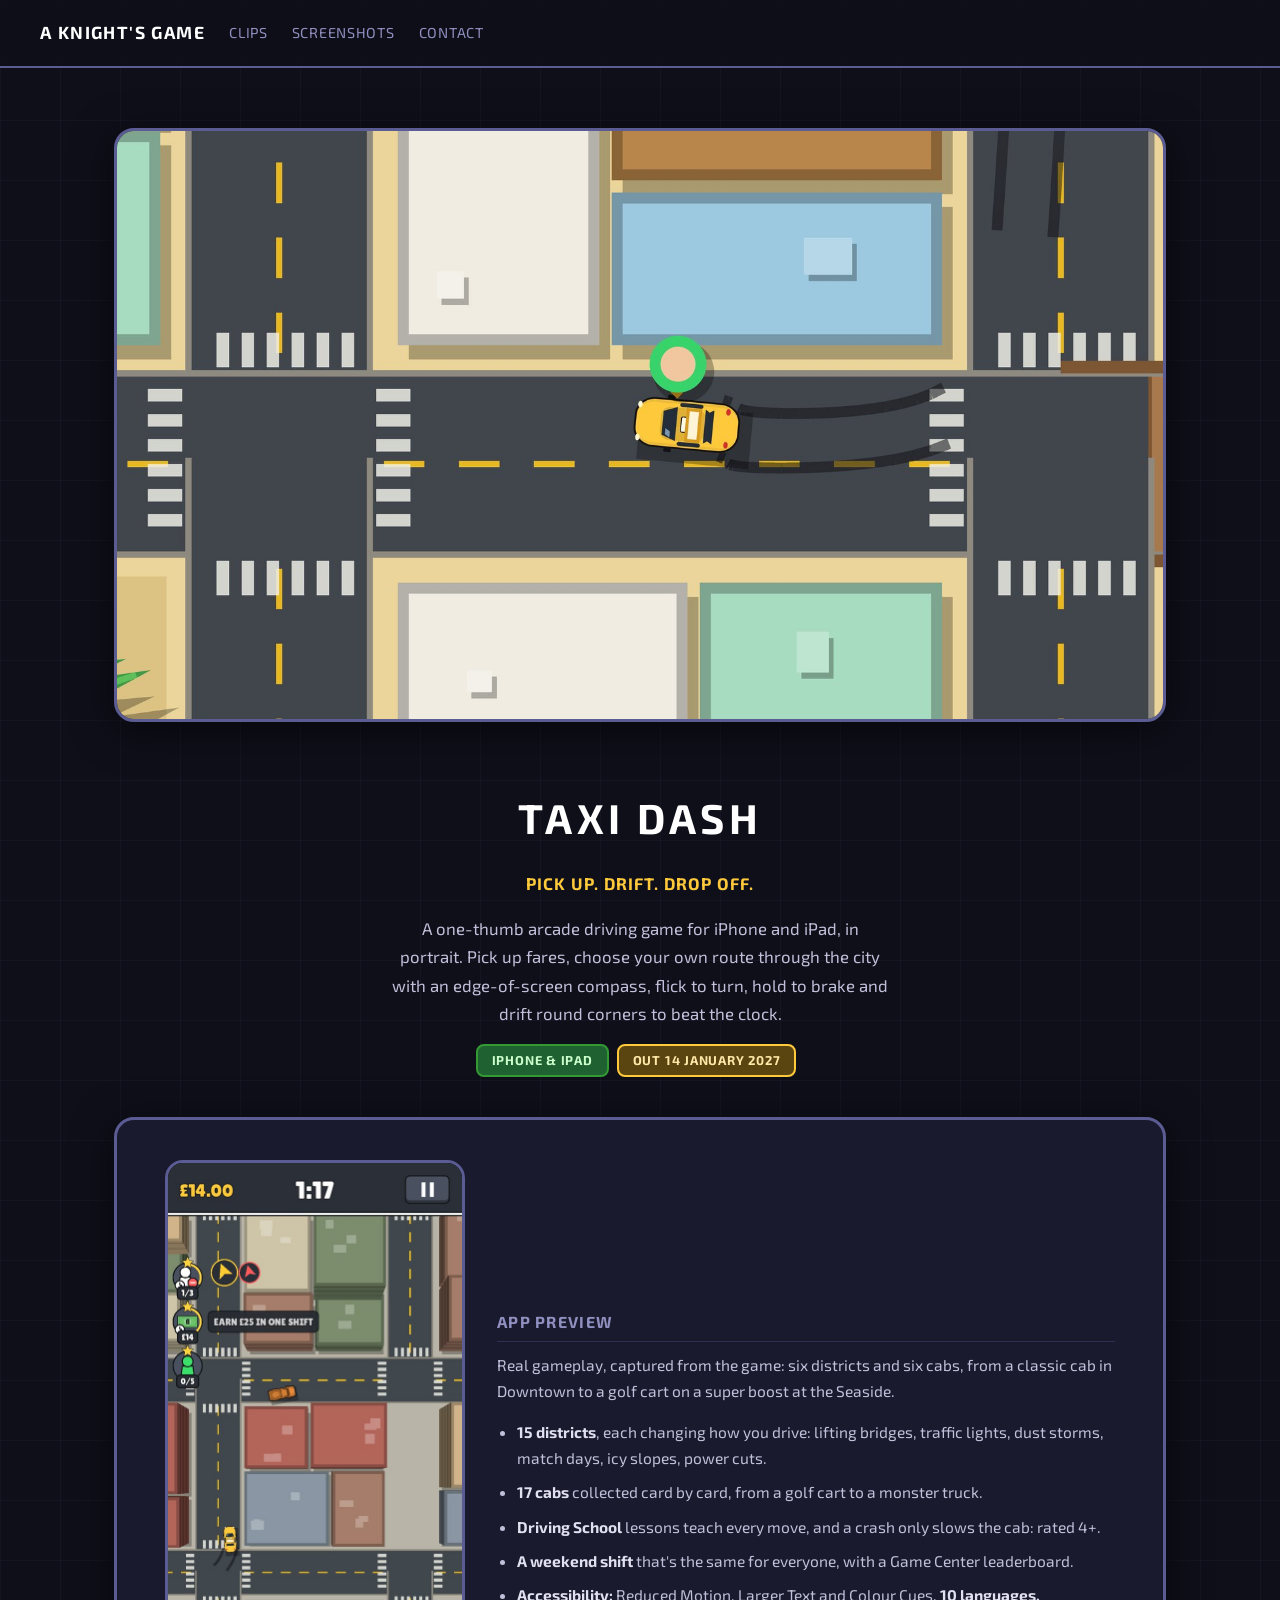
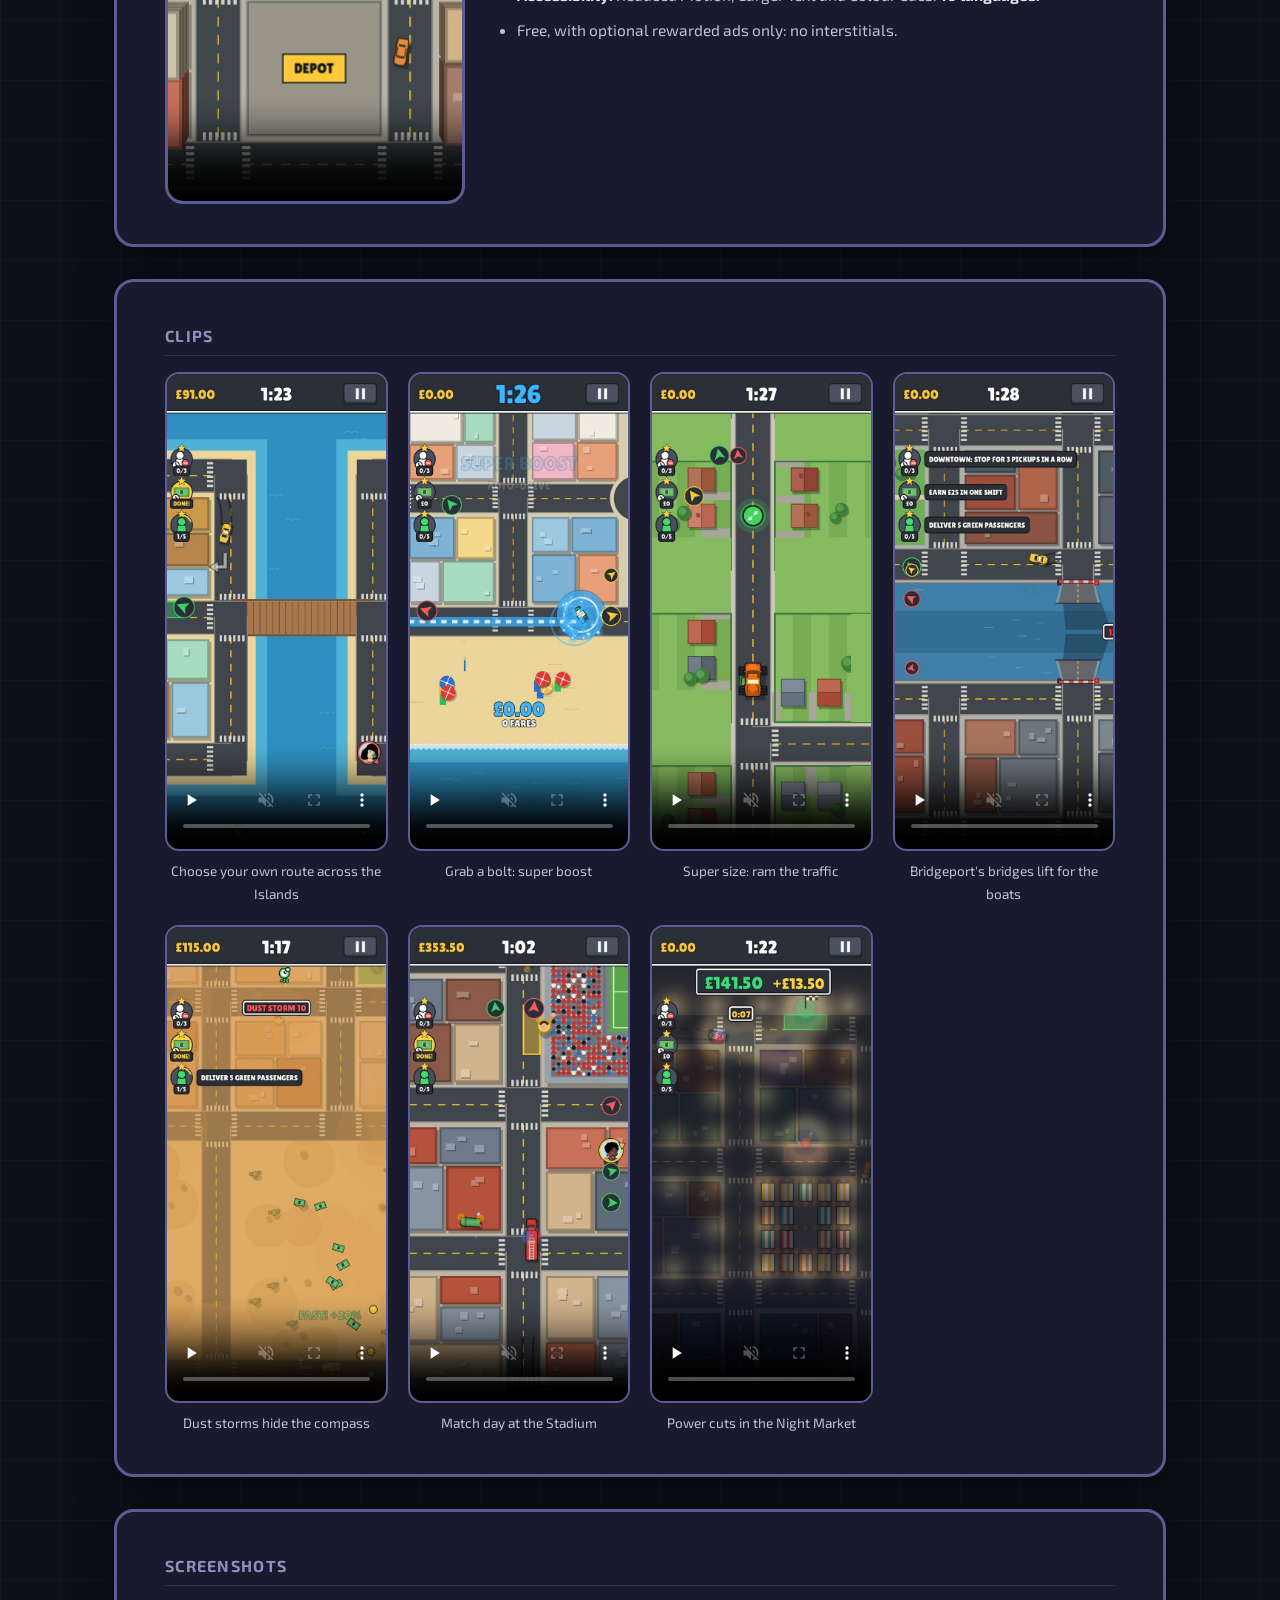
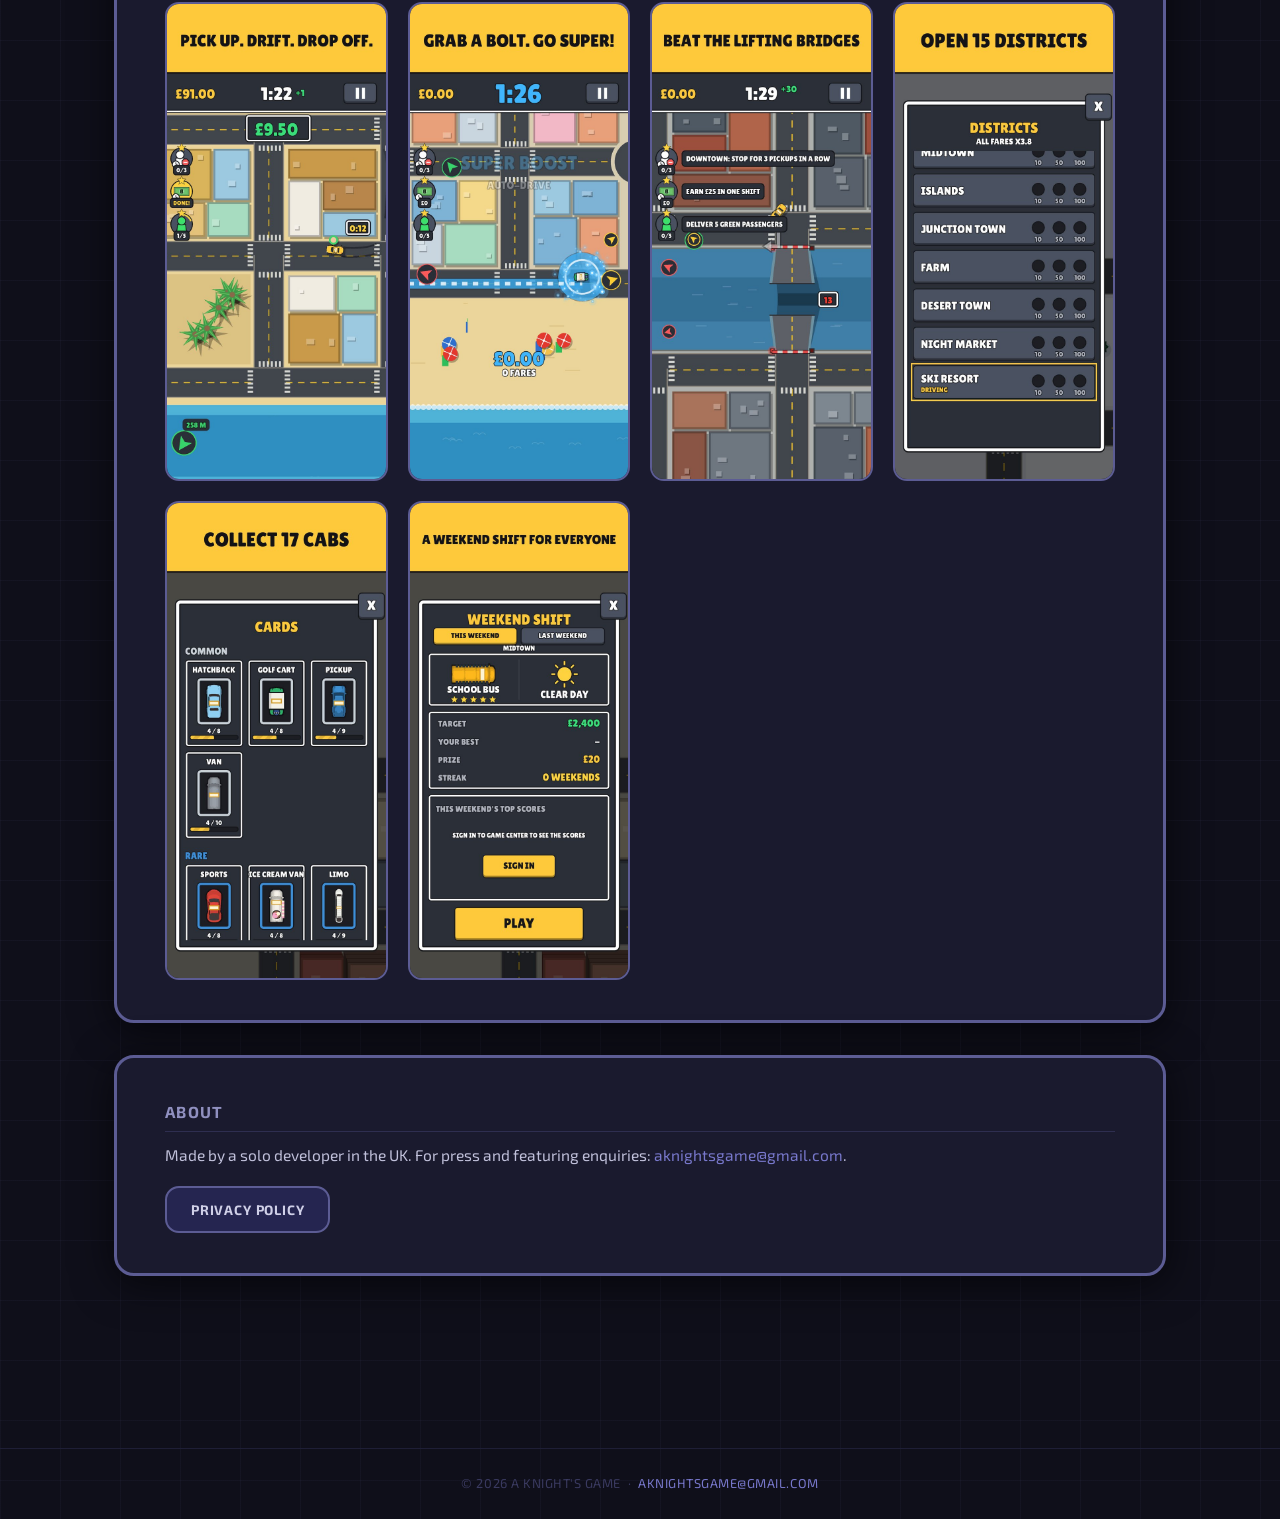
==== taxi-dash/index.html @ 020b1824 "Taxi Dash page: preview, feature clips and screenshots for the featuring nomination" ====
<!DOCTYPE html>
<html lang="en">
<head>
  <meta charset="UTF-8">
  <meta name="viewport" content="width=device-width, initial-scale=1.0">
  <title>Taxi Dash</title>
  <meta name="description" content="Taxi Dash: a one-thumb arcade driving game for iPhone and iPad. Pick up. Drift. Drop off.">
  <meta property="og:title" content="Taxi Dash">
  <meta property="og:description" content="Pick up. Drift. Drop off. A one-thumb arcade driving game for iPhone and iPad.">
  <meta property="og:image" content="https://aknightsgame.github.io/taxi-dash/media/header.jpg">
  <link rel="stylesheet" href="../assets/style.css">
  <style>
    .wide { max-width: 1100px; }
    .header-img { width: 100%; display: block; border-radius: 20px; border: 3px solid #5c5c94; box-shadow: 0 8px 40px rgba(0,0,0,0.6); }
    .tagline { font-size: 1.25rem; color: #ffc93c; font-weight: 700; letter-spacing: 0.06em; text-transform: uppercase; margin: 8px 0 4px; }
    .lede { max-width: 640px; margin: 12px auto 0; }
    .grid { display: grid; grid-template-columns: repeat(auto-fill, minmax(220px, 1fr)); gap: 20px; margin-top: 16px; }
    .grid figure { margin: 0; }
    .grid video, .grid img { width: 100%; display: block; border-radius: 14px; border: 2px solid #5c5c94; background: #000; }
    .grid figcaption { font-size: 0.85rem; color: #c0c0da; margin-top: 8px; text-align: center; }
    .preview { display: flex; gap: 32px; align-items: center; flex-wrap: wrap; }
    .preview video { width: 300px; max-width: 100%; border-radius: 18px; border: 3px solid #5c5c94; background: #000; }
    .preview div { flex: 1; min-width: 260px; }
    .facts li { margin-bottom: 8px; }
    @media (max-width: 600px) { .panel { padding: 28px 20px; } nav { padding: 14px 16px; } }
  </style>
</head>
<body>
  <nav>
    <a class="brand" href="/">A Knight's Game</a>
    <a href="#clips">Clips</a>
    <a href="#screenshots">Screenshots</a>
    <a href="mailto:aknightsgame@gmail.com">Contact</a>
  </nav>

  <div class="container wide">
    <img class="header-img" src="media/header.jpg" alt="A yellow taxi drifting round a corner on a sunny island, by a wooden bridge and the sea">

    <div class="hero">
      <h1>Taxi Dash</h1>
      <p class="tagline">Pick up. Drift. Drop off.</p>
      <p class="lede">A one-thumb arcade driving game for iPhone and iPad, in portrait. Pick up fares, choose your own route through the city with an edge-of-screen compass, flick to turn, hold to brake and drift round corners to beat the clock.</p>
      <p><span class="badge">iPhone &amp; iPad</span><span class="badge" style="background:#5a4410;border-color:#ffc93c;color:#ffe9a8;">Out 14 January 2027</span></p>
    </div>

    <div class="panel" id="preview">
      <div class="preview">
        <video src="media/preview.mp4" poster="media/preview.jpg" controls playsinline preload="metadata"></video>
        <div>
          <h2 style="margin-top:0">App preview</h2>
          <p>Real gameplay, captured from the game: six districts and six cabs, from a classic cab in Downtown to a golf cart on a super boost at the Seaside.</p>
          <ul class="facts">
            <li><strong>15 districts</strong>, each changing how you drive: lifting bridges, traffic lights, dust storms, match days, icy slopes, power cuts.</li>
            <li><strong>17 cabs</strong> collected card by card, from a golf cart to a monster truck.</li>
            <li><strong>Driving School</strong> lessons teach every move, and a crash only slows the cab: rated 4+.</li>
            <li><strong>A weekend shift</strong> that's the same for everyone, with a Game Center leaderboard.</li>
            <li><strong>Accessibility:</strong> Reduced Motion, Larger Text and Colour Cues. <strong>10 languages.</strong></li>
            <li>Free, with optional rewarded ads only: no interstitials.</li>
          </ul>
        </div>
      </div>
    </div>

    <div class="panel" id="clips">
      <h2 style="margin-top:0">Clips</h2>
      <div class="grid">
        <figure>
          <video src="media/islands.mp4" poster="media/islands.jpg" controls muted loop playsinline preload="none"></video>
          <figcaption>Choose your own route across the Islands</figcaption>
        </figure>
        <figure>
          <video src="media/boost.mp4" poster="media/boost.jpg" controls muted loop playsinline preload="none"></video>
          <figcaption>Grab a bolt: super boost</figcaption>
        </figure>
        <figure>
          <video src="media/size.mp4" poster="media/size.jpg" controls muted loop playsinline preload="none"></video>
          <figcaption>Super size: ram the traffic</figcaption>
        </figure>
        <figure>
          <video src="media/bridge.mp4" poster="media/bridge.jpg" controls muted loop playsinline preload="none"></video>
          <figcaption>Bridgeport's bridges lift for the boats</figcaption>
        </figure>
        <figure>
          <video src="media/storm.mp4" poster="media/storm.jpg" controls muted loop playsinline preload="none"></video>
          <figcaption>Dust storms hide the compass</figcaption>
        </figure>
        <figure>
          <video src="media/match.mp4" poster="media/match.jpg" controls muted loop playsinline preload="none"></video>
          <figcaption>Match day at the Stadium</figcaption>
        </figure>
        <figure>
          <video src="media/night.mp4" poster="media/night.jpg" controls muted loop playsinline preload="none"></video>
          <figcaption>Power cuts in the Night Market</figcaption>
        </figure>
      </div>
    </div>

    <div class="panel" id="screenshots">
      <h2 style="margin-top:0">Screenshots</h2>
      <div class="grid">
        <figure>
          <a href="media/shot1.jpg"><img src="media/shot1.jpg" alt="Pick up. Drift. Drop off." loading="lazy"></a>
        </figure>
        <figure>
          <a href="media/shot2.jpg"><img src="media/shot2.jpg" alt="Grab a bolt. Go super!" loading="lazy"></a>
        </figure>
        <figure>
          <a href="media/shot3.jpg"><img src="media/shot3.jpg" alt="Beat the lifting bridges" loading="lazy"></a>
        </figure>
        <figure>
          <a href="media/shot4.jpg"><img src="media/shot4.jpg" alt="Open 15 districts" loading="lazy"></a>
        </figure>
        <figure>
          <a href="media/shot5.jpg"><img src="media/shot5.jpg" alt="Collect 17 cabs" loading="lazy"></a>
        </figure>
        <figure>
          <a href="media/shot6.jpg"><img src="media/shot6.jpg" alt="A weekend shift for everyone" loading="lazy"></a>
        </figure>
      </div>
    </div>

    <div class="panel">
      <h2 style="margin-top:0">About</h2>
      <p>Made by a solo developer in the UK. For press and featuring enquiries: <a href="mailto:aknightsgame@gmail.com">aknightsgame@gmail.com</a>.</p>
      <a class="btn" href="privacy-policy.html">Privacy Policy</a>
    </div>
  </div>

  <footer>
    &copy; 2026 A Knight's Game &nbsp;·&nbsp; <a href="mailto:aknightsgame@gmail.com">aknightsgame@gmail.com</a>
  </footer>
</body>
</html>
---- assets/style.css ----
@import url('https://fonts.googleapis.com/css2?family=Exo+2:wght@400;600;700&display=swap');

*, *::before, *::after { box-sizing: border-box; margin: 0; padding: 0; }

body {
  font-family: 'Exo 2', -apple-system, BlinkMacSystemFont, sans-serif;
  background-color: #0f0f1a;
  background-image:
    linear-gradient(rgba(92,92,148,0.07) 1px, transparent 1px),
    linear-gradient(90deg, rgba(92,92,148,0.07) 1px, transparent 1px);
  background-size: 60px 60px;
  color: #d0d0e8;
  min-height: 100vh;
  line-height: 1.7;
}

/* ── Nav ── */
nav {
  border-bottom: 2px solid #5c5c94;
  padding: 18px 40px;
  display: flex;
  align-items: center;
  gap: 24px;
  background: rgba(15,15,26,0.95);
  position: sticky;
  top: 0;
  z-index: 10;
}
nav .brand {
  font-size: 1.1rem;
  font-weight: 700;
  letter-spacing: 0.08em;
  color: #fff;
  text-decoration: none;
  text-transform: uppercase;
}
nav a {
  color: #9090c0;
  text-decoration: none;
  font-size: 0.9rem;
  letter-spacing: 0.05em;
  text-transform: uppercase;
  transition: color 0.2s;
}
nav a:hover { color: #fff; }

/* ── Main container ── */
.container {
  max-width: 780px;
  margin: 60px auto;
  padding: 0 24px 80px;
}

/* ── Panel ── */
.panel {
  background: #1a1a2e;
  border: 3px solid #5c5c94;
  border-radius: 20px;
  padding: 40px 48px;
  box-shadow: 0 8px 40px rgba(0,0,0,0.6);
  margin-bottom: 32px;
}

/* ── Typography ── */
h1 {
  font-size: 2rem;
  font-weight: 700;
  letter-spacing: 0.1em;
  text-transform: uppercase;
  color: #ffffff;
  margin-bottom: 8px;
}
h2 {
  font-size: 1rem;
  font-weight: 700;
  letter-spacing: 0.08em;
  text-transform: uppercase;
  color: #9090c0;
  margin: 32px 0 10px;
  padding-bottom: 6px;
  border-bottom: 1px solid #2e2e50;
}
p { margin-bottom: 14px; font-size: 0.97rem; color: #c0c0da; }
ul { padding-left: 20px; margin-bottom: 14px; }
li { font-size: 0.97rem; color: #c0c0da; margin-bottom: 6px; }
a { color: #7878cc; text-decoration: none; }
a:hover { color: #aaaaee; text-decoration: underline; }
strong { color: #e0e0f0; }

.meta {
  font-size: 0.85rem;
  color: #5c5c94;
  letter-spacing: 0.04em;
  text-transform: uppercase;
  margin-bottom: 28px;
  display: block;
}

/* ── Game card ── */
.game-card {
  background: #1a1a2e;
  border: 3px solid #5c5c94;
  border-radius: 20px;
  padding: 32px 40px;
  box-shadow: 0 8px 40px rgba(0,0,0,0.6);
  margin-bottom: 24px;
  display: flex;
  flex-direction: column;
  gap: 12px;
}
.game-card h2 {
  font-size: 1.3rem;
  border: none;
  margin: 0;
  padding: 0;
  color: #ffffff;
}
.game-card p { margin: 0; }
.badge {
  display: inline-block;
  background: #1f6130;
  border: 2px solid #339933;
  border-radius: 8px;
  padding: 4px 14px;
  font-size: 0.8rem;
  font-weight: 700;
  letter-spacing: 0.06em;
  text-transform: uppercase;
  color: #ccffcc;
  margin-right: 8px;
}
.btn {
  display: inline-block;
  background: #252550;
  border: 2px solid #5c5c94;
  border-radius: 14px;
  padding: 10px 24px;
  font-size: 0.85rem;
  font-weight: 700;
  letter-spacing: 0.06em;
  text-transform: uppercase;
  color: #d0d0e8;
  text-decoration: none;
  transition: background 0.2s, border-color 0.2s;
  margin-top: 4px;
  align-self: flex-start;
}
.btn:hover {
  background: #303068;
  border-color: #8888cc;
  color: #fff;
  text-decoration: none;
}

/* ── Hero ── */
.hero {
  text-align: center;
  padding: 60px 24px 40px;
}
.hero h1 { font-size: 2.6rem; }
.hero p { font-size: 1.05rem; max-width: 500px; margin: 16px auto 0; }

/* ── Footer ── */
footer {
  text-align: center;
  padding: 24px;
  font-size: 0.8rem;
  color: #3a3a60;
  border-top: 1px solid #1e1e36;
  letter-spacing: 0.04em;
  text-transform: uppercase;
}
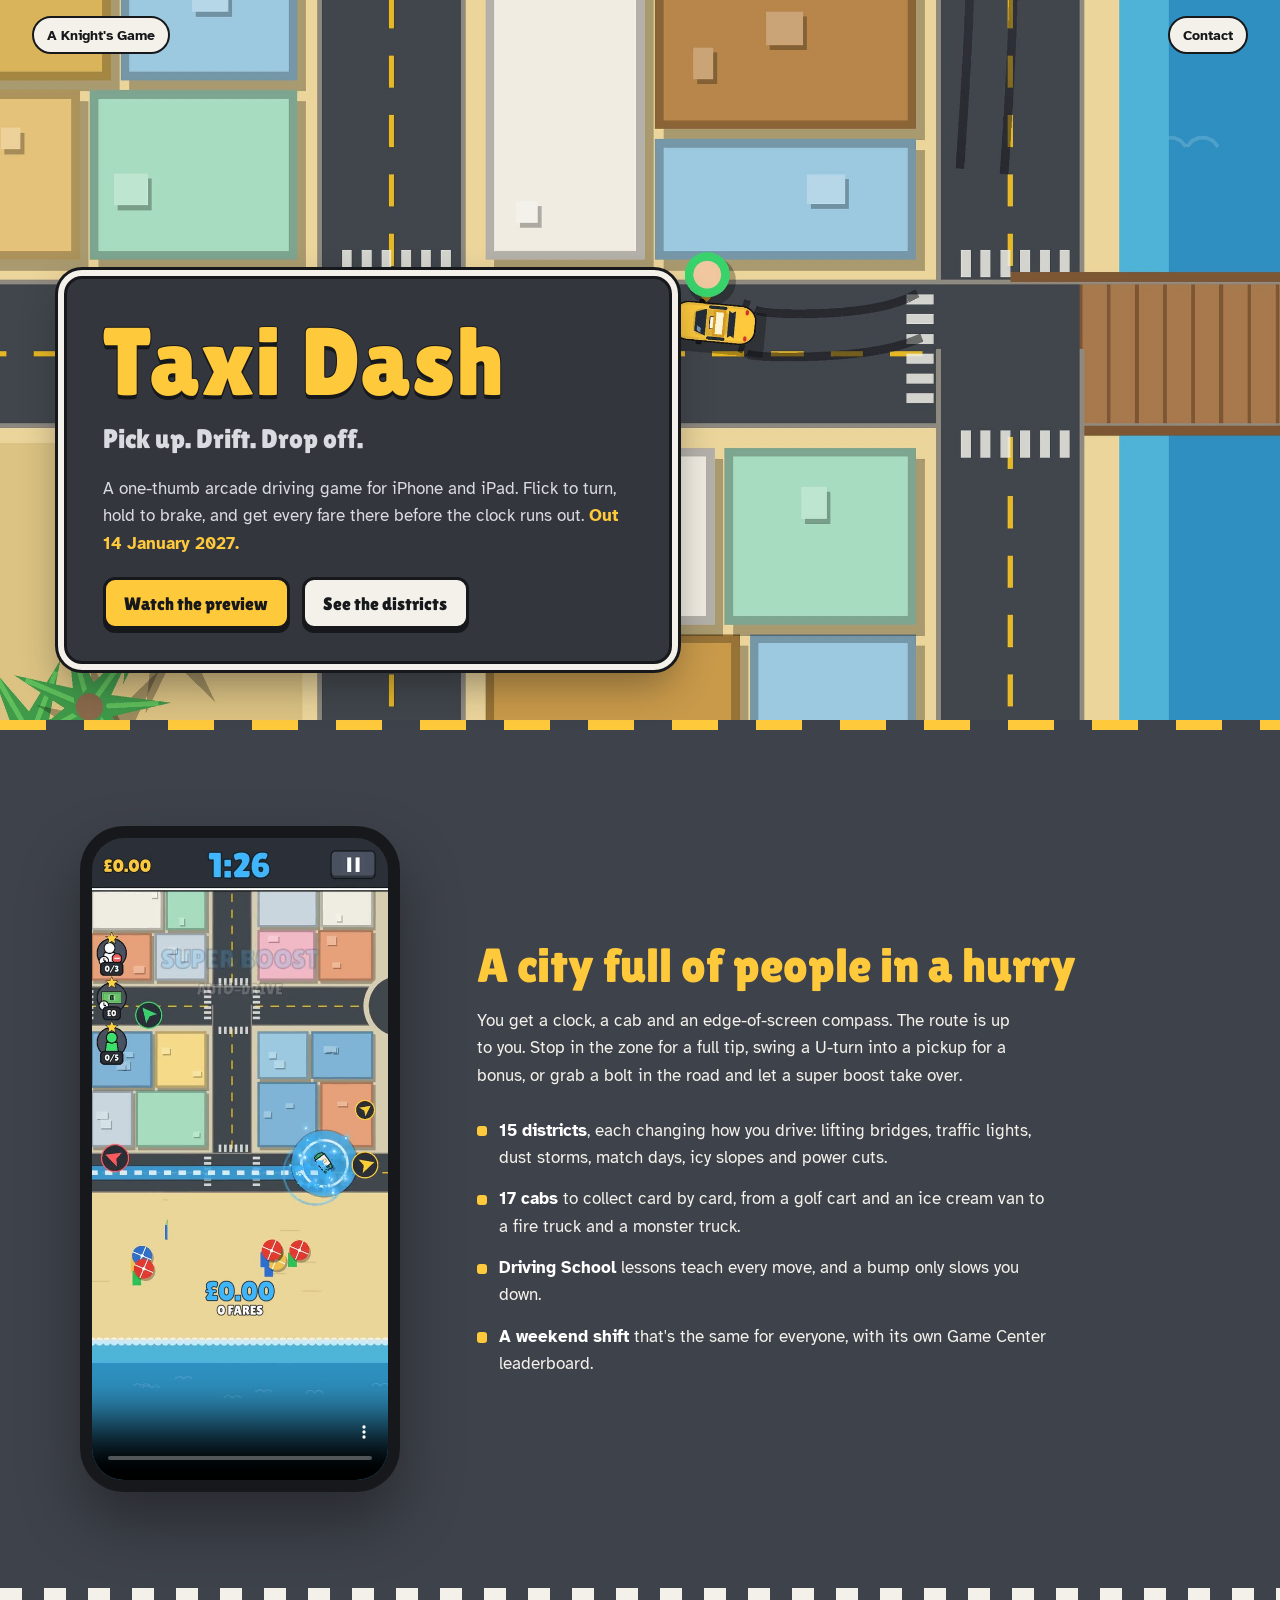
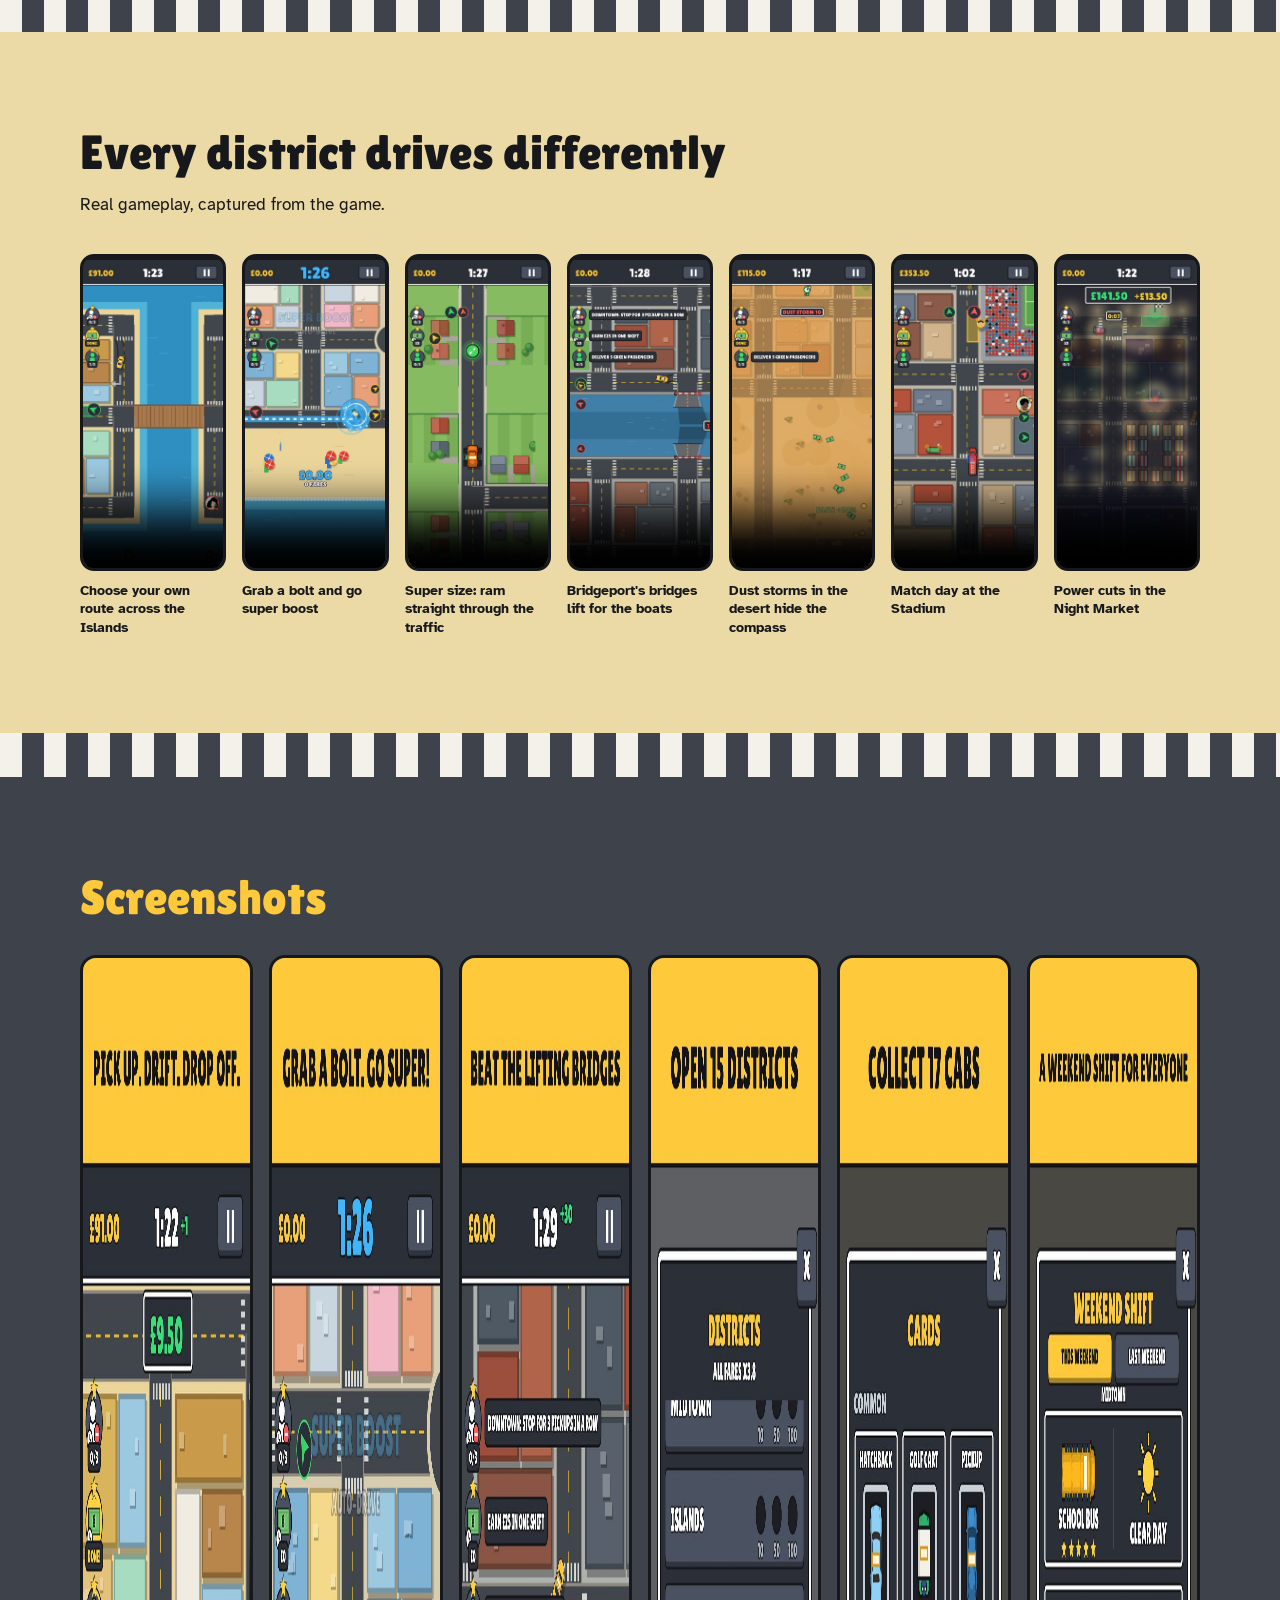
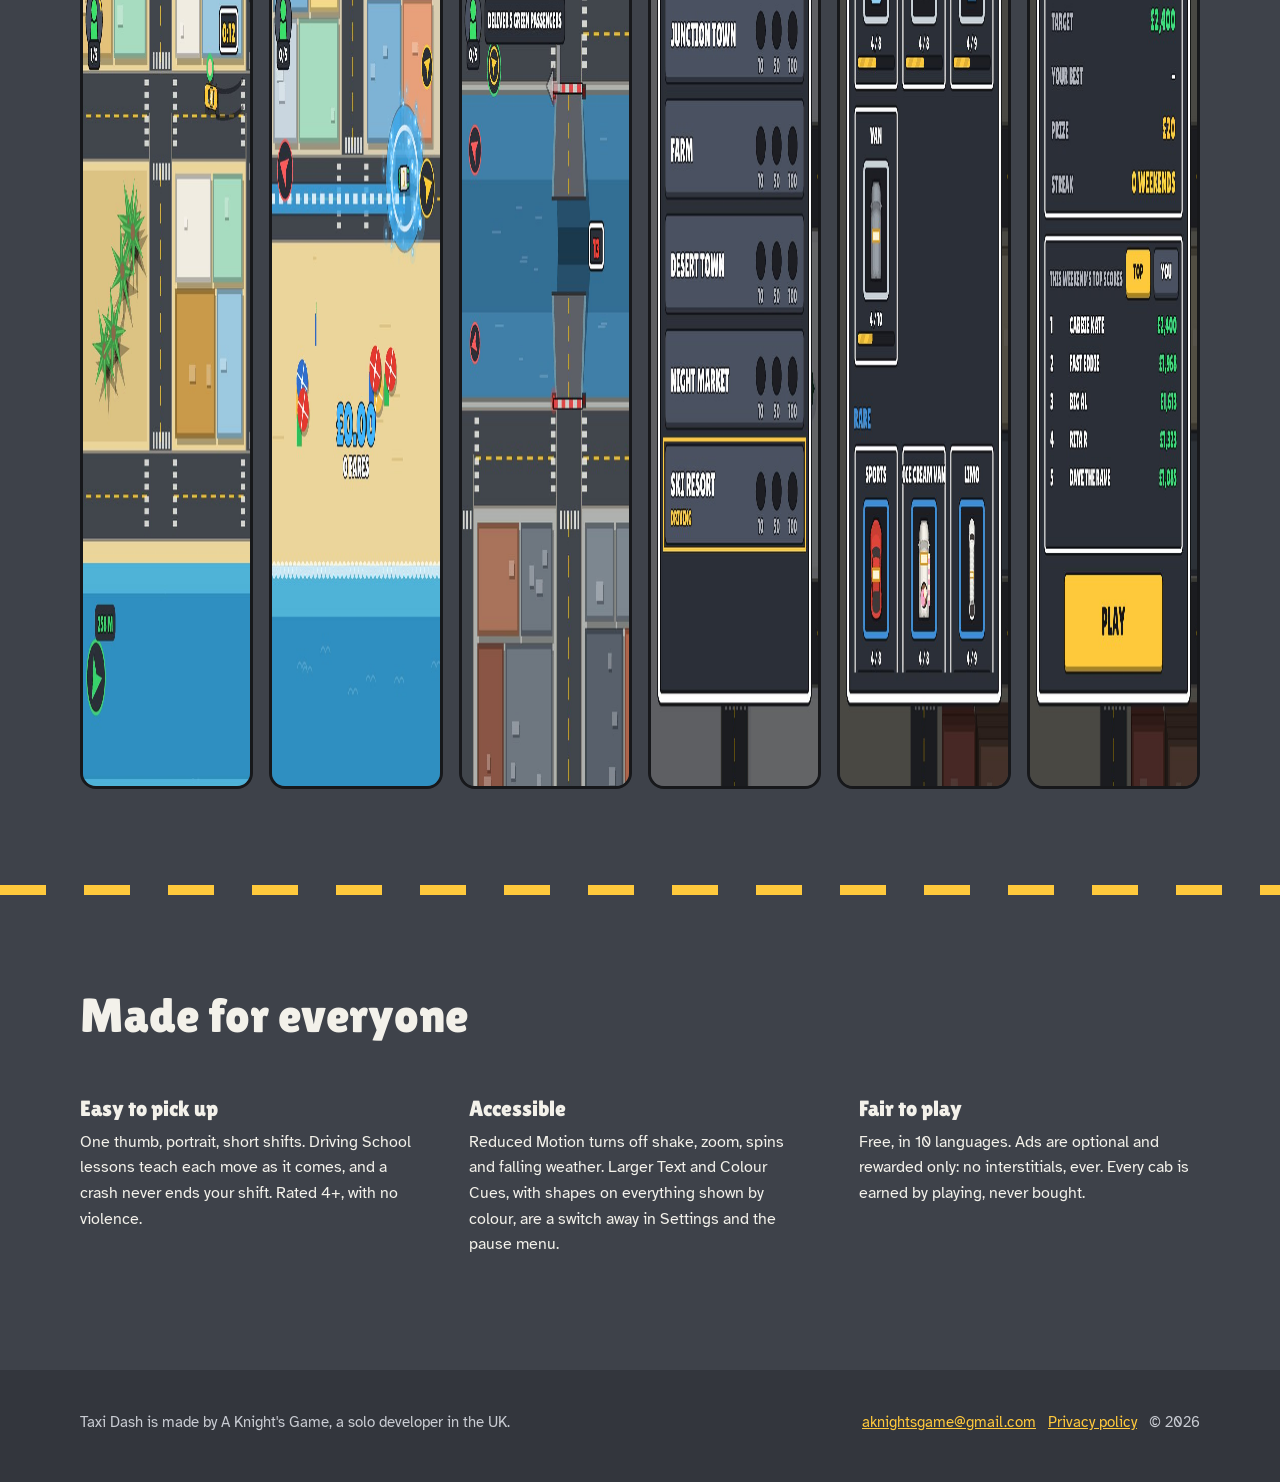
==== commit 44051978: "Taxi Dash page redesigned from the game's own city (asphalt, pavement, taxi yellow, road markings), " ====
--- a/taxi-dash/index.html
+++ b/taxi-dash/index.html
@@ -4,130 +4,290 @@
   <meta charset="UTF-8">
   <meta name="viewport" content="width=device-width, initial-scale=1.0">
   <title>Taxi Dash</title>
-  <meta name="description" content="Taxi Dash: a one-thumb arcade driving game for iPhone and iPad. Pick up. Drift. Drop off.">
+  <meta name="description" content="Taxi Dash is a one-thumb arcade driving game for iPhone and iPad. Pick up fares, choose your own route, drift round corners and beat the clock. Out 14 January 2027.">
   <meta property="og:title" content="Taxi Dash">
-  <meta property="og:description" content="Pick up. Drift. Drop off. A one-thumb arcade driving game for iPhone and iPad.">
-  <meta property="og:image" content="https://aknightsgame.github.io/taxi-dash/media/header.jpg">
-  <link rel="stylesheet" href="../assets/style.css">
+  <meta property="og:description" content="Pick up. Drift. Drop off. A one-thumb arcade driving game for iPhone and iPad, out 14 January 2027.">
+  <meta property="og:image" content="https://aknightsgame.github.io/taxi-dash/media/header-small.jpg">
+  <meta name="theme-color" content="#3e424a">
+  <link rel="preconnect" href="https://fonts.googleapis.com">
+  <link rel="preconnect" href="https://fonts.gstatic.com" crossorigin>
+  <link href="https://fonts.googleapis.com/css2?family=Atkinson+Hyperlegible:ital,wght@0,400;0,700;1,400&family=Lilita+One&display=swap" rel="stylesheet">
   <style>
-    .wide { max-width: 1100px; }
-    .header-img { width: 100%; display: block; border-radius: 20px; border: 3px solid #5c5c94; box-shadow: 0 8px 40px rgba(0,0,0,0.6); }
-    .tagline { font-size: 1.25rem; color: #ffc93c; font-weight: 700; letter-spacing: 0.06em; text-transform: uppercase; margin: 8px 0 4px; }
-    .lede { max-width: 640px; margin: 12px auto 0; }
-    .grid { display: grid; grid-template-columns: repeat(auto-fill, minmax(220px, 1fr)); gap: 20px; margin-top: 16px; }
-    .grid figure { margin: 0; }
-    .grid video, .grid img { width: 100%; display: block; border-radius: 14px; border: 2px solid #5c5c94; background: #000; }
-    .grid figcaption { font-size: 0.85rem; color: #c0c0da; margin-top: 8px; text-align: center; }
-    .preview { display: flex; gap: 32px; align-items: center; flex-wrap: wrap; }
-    .preview video { width: 300px; max-width: 100%; border-radius: 18px; border: 3px solid #5c5c94; background: #000; }
-    .preview div { flex: 1; min-width: 260px; }
-    .facts li { margin-bottom: 8px; }
-    @media (max-width: 600px) { .panel { padding: 28px 20px; } nav { padding: 14px 16px; } }
+    /* The page is drawn from the game's own top-down city: asphalt, the sand
+       pavement, taxi yellow, road markings as the dividers. */
+    :root {
+      --asphalt: #3e424a;
+      --asphalt-deep: #33363d;
+      --pavement: #ecdaa6;
+      --pavement-edge: #d9c48a;
+      --taxi: #ffc93c;
+      --marking: #f3f1ea;
+      --ink: #17181b;
+      --sea: #2e8fc7;
+      --display: "Lilita One", "Arial Rounded MT Bold", system-ui, sans-serif;
+      --body: "Atkinson Hyperlegible", system-ui, -apple-system, sans-serif;
+      --measure: 34rem;
+    }
+
+    *, *::before, *::after { box-sizing: border-box; }
+    html { -webkit-text-size-adjust: 100%; }
+    body {
+      margin: 0;
+      font-family: var(--body);
+      font-size: 1.0625rem;
+      line-height: 1.6;
+      color: var(--marking);
+      background: var(--asphalt);
+    }
+    img, video { display: block; max-width: 100%; }
+    a { color: inherit; }
+    :focus-visible { outline: 3px solid var(--taxi); outline-offset: 3px; }
+
+    h1, h2, h3 { font-family: var(--display); font-weight: 400; line-height: 1.05; margin: 0; }
+    h2 { font-size: clamp(2rem, 4.5vw, 3rem); }
+    h3 { font-size: 1.35rem; }
+    p { margin: 0 0 1em; max-width: var(--measure); }
+
+    .wrap { width: min(1120px, 100% - 2rem); margin-inline: auto; }
+
+    /* Top bar */
+    .bar {
+      position: absolute; inset: 0 0 auto 0; z-index: 2;
+      display: flex; justify-content: space-between; align-items: center;
+      padding: 1rem clamp(1rem, 3vw, 2rem);
+      font-weight: 700;
+    }
+    .bar a { text-decoration: none; color: var(--ink); background: var(--marking); padding: .35rem .8rem; border-radius: 999px; border: 2px solid var(--ink); font-size: .9rem; }
+    .bar a:hover { background: var(--taxi); }
+
+    /* Hero: the game's own frame, full bleed, the title in a panel framed like the game's pop-ups */
+    .hero { position: relative; background: var(--asphalt); }
+    .hero picture img {
+      width: 100%; height: min(86vh, 56.25vw); min-height: 460px;
+      object-fit: cover; object-position: 56% 45%;
+    }
+    .sign {
+      position: absolute; left: clamp(1rem, 5vw, 4rem); bottom: clamp(1rem, 5vw, 3.5rem);
+      max-width: 38rem;
+      background: var(--asphalt-deep);
+      border: 3px solid var(--ink);
+      box-shadow: 0 0 0 6px var(--marking), 0 0 0 9px var(--ink), 0 18px 40px rgba(23,24,27,.45);
+      border-radius: 18px;
+      padding: clamp(1.25rem, 3vw, 2rem) clamp(1.25rem, 3vw, 2.25rem);
+    }
+    .sign h1 {
+      font-size: clamp(3.2rem, 8vw, 6rem);
+      white-space: nowrap;
+      color: var(--taxi);
+      letter-spacing: .01em;
+      text-shadow: 0 4px 0 var(--ink);
+      -webkit-text-stroke: 2px var(--ink);
+      paint-order: stroke fill;
+    }
+    .sign .line { font-family: var(--display); font-size: clamp(1.3rem, 2.6vw, 1.7rem); margin: .35rem 0 .9rem; }
+    .sign p { color: #d9dbe0; margin-bottom: 1.25rem; }
+    .actions { display: flex; flex-wrap: wrap; gap: .75rem; align-items: center; }
+    .button {
+      display: inline-block; font-family: var(--display); font-size: 1.15rem; text-decoration: none;
+      color: var(--ink); background: var(--taxi); border: 3px solid var(--ink); border-radius: 12px;
+      padding: .55rem 1.15rem .5rem; box-shadow: 0 4px 0 var(--ink);
+      transition: transform .12s ease, box-shadow .12s ease;
+    }
+    .button:hover { transform: translateY(2px); box-shadow: 0 2px 0 var(--ink); }
+    .button.quiet { background: var(--marking); }
+    .date { font-weight: 700; color: var(--taxi); }
+
+    /* Dividers are road markings */
+    .centre-line {
+      height: 10px; margin: 0;
+      background: repeating-linear-gradient(90deg, var(--taxi) 0 46px, transparent 46px 84px);
+    }
+    .zebra {
+      height: 44px;
+      background: repeating-linear-gradient(90deg, var(--marking) 0 22px, var(--asphalt) 22px 44px);
+    }
+
+    section { padding: clamp(3.5rem, 8vw, 6rem) 0; }
+
+    /* Preview */
+    .preview .wrap { display: grid; grid-template-columns: minmax(0, 320px) 1fr; gap: clamp(2rem, 6vw, 5rem); align-items: center; }
+    .phone {
+      background: var(--ink); border-radius: 44px; padding: 12px;
+      box-shadow: 0 30px 60px rgba(0,0,0,.35);
+    }
+    .phone video { width: 100%; border-radius: 32px; aspect-ratio: 590 / 1280; background: var(--ink); }
+    .preview h2 { color: var(--taxi); margin-bottom: 1rem; }
+    .facts { list-style: none; padding: 0; margin: 1.75rem 0 0; display: grid; gap: .9rem; max-width: 36rem; }
+    .facts li { padding-left: 1.4rem; position: relative; }
+    .facts li::before { content: ""; position: absolute; left: 0; top: .55em; width: .65rem; height: .65rem; border-radius: 3px; background: var(--taxi); }
+    .facts strong { color: #fff; }
+
+    /* Districts: clips on the pavement */
+    .pavement { background: var(--pavement); color: var(--ink); }
+    .pavement h2 { margin-bottom: .75rem; }
+    .intro { display: flex; justify-content: space-between; align-items: end; gap: 1.5rem; flex-wrap: wrap; margin-bottom: 2.25rem; }
+    .intro p { margin: 0; }
+    .clips { display: grid; grid-template-columns: repeat(7, minmax(0, 1fr)); gap: 1rem; margin: 0; padding: 0; list-style: none; }
+    .clips figure { margin: 0; }
+    .clips video { width: 100%; aspect-ratio: 590 / 1280; border-radius: 14px; border: 3px solid var(--ink); background: var(--ink); }
+    .clips figcaption { margin-top: .6rem; font-weight: 700; font-size: .9rem; line-height: 1.3; }
+
+    /* Screenshots */
+    .shots { display: grid; grid-template-columns: repeat(6, minmax(0, 1fr)); gap: 1rem; }
+    .shots a { scroll-snap-align: start; }
+    .shots img { width: 100%; border-radius: 16px; border: 3px solid var(--ink); }
+    .shots-section h2 { color: var(--taxi); margin-bottom: 2rem; }
+
+    /* Fair play */
+    .fair .wrap { display: grid; grid-template-columns: repeat(3, minmax(0, 1fr)); gap: clamp(1.5rem, 4vw, 3rem); }
+    .fair h3 { margin-bottom: .6rem; }
+    .fair p { font-size: 1rem; }
+    .fair h2 { grid-column: 1 / -1; margin-bottom: .5rem; }
+
+    footer { background: var(--asphalt-deep); padding: 2.5rem 0 3rem; font-size: .95rem; color: #c9ccd3; }
+    footer .wrap { display: flex; justify-content: space-between; gap: 1.5rem; flex-wrap: wrap; }
+    footer a { color: var(--taxi); }
+    footer p { margin: 0; }
+
+    @media (max-width: 1000px) {
+      .clips, .shots { grid-template-columns: none; grid-auto-flow: column; grid-auto-columns: 46%; overflow-x: auto; scroll-snap-type: x mandatory; padding-bottom: 1rem; }
+      .clips li, .shots a { scroll-snap-align: start; }
+    }
+    @media (max-width: 760px) {
+      .sign h1 { white-space: normal; }
+      .preview .wrap { grid-template-columns: 1fr; }
+      .phone { max-width: 300px; margin-inline: auto; }
+      .fair .wrap { grid-template-columns: 1fr; }
+      .hero picture img { height: 110vw; max-height: 640px; min-height: 380px; object-position: 56% 42%; }
+      .sign { position: relative; left: auto; bottom: auto; margin: -5rem 1rem 0; max-width: none; }
+      .hero { padding-bottom: 2.5rem; }
+    }
+    @media (prefers-reduced-motion: reduce) {
+      .button { transition: none; }
+      .button:hover { transform: none; }
+    }
   </style>
 </head>
 <body>
-  <nav>
-    <a class="brand" href="/">A Knight's Game</a>
-    <a href="#clips">Clips</a>
-    <a href="#screenshots">Screenshots</a>
-    <a href="mailto:aknightsgame@gmail.com">Contact</a>
-  </nav>
-
-  <div class="container wide">
-    <img class="header-img" src="media/header.jpg" alt="A yellow taxi drifting round a corner on a sunny island, by a wooden bridge and the sea">
-
-    <div class="hero">
+  <header class="hero">
+    <nav class="bar" aria-label="Site">
+      <a href="/">A Knight's Game</a>
+      <a href="mailto:aknightsgame@gmail.com">Contact</a>
+    </nav>
+    <picture>
+      <source media="(max-width: 760px)" srcset="media/header-small.jpg">
+      <img src="media/header.jpg" alt="Seen from above, a yellow taxi drifts to a stop beside a waiting passenger on a sunny island, skid marks behind it, a wooden bridge and the sea ahead." width="2400" height="1350">
+    </picture>
+    <div class="sign">
       <h1>Taxi Dash</h1>
-      <p class="tagline">Pick up. Drift. Drop off.</p>
-      <p class="lede">A one-thumb arcade driving game for iPhone and iPad, in portrait. Pick up fares, choose your own route through the city with an edge-of-screen compass, flick to turn, hold to brake and drift round corners to beat the clock.</p>
-      <p><span class="badge">iPhone &amp; iPad</span><span class="badge" style="background:#5a4410;border-color:#ffc93c;color:#ffe9a8;">Out 14 January 2027</span></p>
-    </div>
-
-    <div class="panel" id="preview">
-      <div class="preview">
-        <video src="media/preview.mp4" poster="media/preview.jpg" controls playsinline preload="metadata"></video>
+      <p class="line">Pick up. Drift. Drop off.</p>
+      <p>A one-thumb arcade driving game for iPhone and iPad. Flick to turn, hold to brake, and get every fare there before the clock runs out. <span class="date">Out 14 January 2027.</span></p>
+      <div class="actions">
+        <a class="button" href="#preview">Watch the preview</a>
+        <a class="button quiet" href="#districts">See the districts</a>
+      </div>
+    </div>
+  </header>
+
+  <div class="centre-line" role="presentation"></div>
+
+  <section class="preview" id="preview">
+    <div class="wrap">
+      <div class="phone">
+        <video src="media/preview.mp4" poster="media/preview.jpg" controls playsinline preload="none" aria-label="Taxi Dash app preview, 30 seconds of gameplay"></video>
+      </div>
+      <div>
+        <h2>A city full of people in a hurry</h2>
+        <p>You get a clock, a cab and an edge-of-screen compass. The route is up to you. Stop in the zone for a full tip, swing a U-turn into a pickup for a bonus, or grab a bolt in the road and let a super boost take over.</p>
+        <ul class="facts">
+          <li><strong>15 districts</strong>, each changing how you drive: lifting bridges, traffic lights, dust storms, match days, icy slopes and power cuts.</li>
+          <li><strong>17 cabs</strong> to collect card by card, from a golf cart and an ice cream van to a fire truck and a monster truck.</li>
+          <li><strong>Driving School</strong> lessons teach every move, and a bump only slows you down.</li>
+          <li><strong>A weekend shift</strong> that's the same for everyone, with its own Game Center leaderboard.</li>
+        </ul>
+      </div>
+    </div>
+  </section>
+
+  <div class="zebra" role="presentation"></div>
+
+  <section class="pavement" id="districts">
+    <div class="wrap">
+      <div class="intro">
         <div>
-          <h2 style="margin-top:0">App preview</h2>
-          <p>Real gameplay, captured from the game: six districts and six cabs, from a classic cab in Downtown to a golf cart on a super boost at the Seaside.</p>
-          <ul class="facts">
-            <li><strong>15 districts</strong>, each changing how you drive: lifting bridges, traffic lights, dust storms, match days, icy slopes, power cuts.</li>
-            <li><strong>17 cabs</strong> collected card by card, from a golf cart to a monster truck.</li>
-            <li><strong>Driving School</strong> lessons teach every move, and a crash only slows the cab: rated 4+.</li>
-            <li><strong>A weekend shift</strong> that's the same for everyone, with a Game Center leaderboard.</li>
-            <li><strong>Accessibility:</strong> Reduced Motion, Larger Text and Colour Cues. <strong>10 languages.</strong></li>
-            <li>Free, with optional rewarded ads only: no interstitials.</li>
-          </ul>
+          <h2>Every district drives differently</h2>
+          <p>Real gameplay, captured from the game.</p>
         </div>
       </div>
-    </div>
-
-    <div class="panel" id="clips">
-      <h2 style="margin-top:0">Clips</h2>
-      <div class="grid">
-        <figure>
-          <video src="media/islands.mp4" poster="media/islands.jpg" controls muted loop playsinline preload="none"></video>
-          <figcaption>Choose your own route across the Islands</figcaption>
-        </figure>
-        <figure>
-          <video src="media/boost.mp4" poster="media/boost.jpg" controls muted loop playsinline preload="none"></video>
-          <figcaption>Grab a bolt: super boost</figcaption>
-        </figure>
-        <figure>
-          <video src="media/size.mp4" poster="media/size.jpg" controls muted loop playsinline preload="none"></video>
-          <figcaption>Super size: ram the traffic</figcaption>
-        </figure>
-        <figure>
-          <video src="media/bridge.mp4" poster="media/bridge.jpg" controls muted loop playsinline preload="none"></video>
-          <figcaption>Bridgeport's bridges lift for the boats</figcaption>
-        </figure>
-        <figure>
-          <video src="media/storm.mp4" poster="media/storm.jpg" controls muted loop playsinline preload="none"></video>
-          <figcaption>Dust storms hide the compass</figcaption>
-        </figure>
-        <figure>
-          <video src="media/match.mp4" poster="media/match.jpg" controls muted loop playsinline preload="none"></video>
-          <figcaption>Match day at the Stadium</figcaption>
-        </figure>
-        <figure>
-          <video src="media/night.mp4" poster="media/night.jpg" controls muted loop playsinline preload="none"></video>
-          <figcaption>Power cuts in the Night Market</figcaption>
-        </figure>
-      </div>
-    </div>
-
-    <div class="panel" id="screenshots">
-      <h2 style="margin-top:0">Screenshots</h2>
-      <div class="grid">
-        <figure>
-          <a href="media/shot1.jpg"><img src="media/shot1.jpg" alt="Pick up. Drift. Drop off." loading="lazy"></a>
-        </figure>
-        <figure>
-          <a href="media/shot2.jpg"><img src="media/shot2.jpg" alt="Grab a bolt. Go super!" loading="lazy"></a>
-        </figure>
-        <figure>
-          <a href="media/shot3.jpg"><img src="media/shot3.jpg" alt="Beat the lifting bridges" loading="lazy"></a>
-        </figure>
-        <figure>
-          <a href="media/shot4.jpg"><img src="media/shot4.jpg" alt="Open 15 districts" loading="lazy"></a>
-        </figure>
-        <figure>
-          <a href="media/shot5.jpg"><img src="media/shot5.jpg" alt="Collect 17 cabs" loading="lazy"></a>
-        </figure>
-        <figure>
-          <a href="media/shot6.jpg"><img src="media/shot6.jpg" alt="A weekend shift for everyone" loading="lazy"></a>
-        </figure>
-      </div>
-    </div>
-
-    <div class="panel">
-      <h2 style="margin-top:0">About</h2>
-      <p>Made by a solo developer in the UK. For press and featuring enquiries: <a href="mailto:aknightsgame@gmail.com">aknightsgame@gmail.com</a>.</p>
-      <a class="btn" href="privacy-policy.html">Privacy Policy</a>
-    </div>
-  </div>
+      <ul class="clips">
+        <li><figure><video src="media/islands.mp4" poster="media/islands.jpg" muted loop playsinline preload="none" controls></video><figcaption>Choose your own route across the Islands</figcaption></figure></li>
+        <li><figure><video src="media/boost.mp4" poster="media/boost.jpg" muted loop playsinline preload="none" controls></video><figcaption>Grab a bolt and go super boost</figcaption></figure></li>
+        <li><figure><video src="media/size.mp4" poster="media/size.jpg" muted loop playsinline preload="none" controls></video><figcaption>Super size: ram straight through the traffic</figcaption></figure></li>
+        <li><figure><video src="media/bridge.mp4" poster="media/bridge.jpg" muted loop playsinline preload="none" controls></video><figcaption>Bridgeport's bridges lift for the boats</figcaption></figure></li>
+        <li><figure><video src="media/storm.mp4" poster="media/storm.jpg" muted loop playsinline preload="none" controls></video><figcaption>Dust storms in the desert hide the compass</figcaption></figure></li>
+        <li><figure><video src="media/match.mp4" poster="media/match.jpg" muted loop playsinline preload="none" controls></video><figcaption>Match day at the Stadium</figcaption></figure></li>
+        <li><figure><video src="media/night.mp4" poster="media/night.jpg" muted loop playsinline preload="none" controls></video><figcaption>Power cuts in the Night Market</figcaption></figure></li>
+      </ul>
+    </div>
+  </section>
+
+  <div class="zebra" role="presentation"></div>
+
+  <section class="shots-section">
+    <div class="wrap">
+      <h2>Screenshots</h2>
+      <div class="shots">
+        <a href="media/shot1.jpg"><img src="media/shot1.jpg" alt="Pick up. Drift. Drop off: the taxi beside a waiting passenger on the Islands" width="660" height="1434"></a>
+        <a href="media/shot2.jpg"><img src="media/shot2.jpg" alt="Grab a bolt. Go super: a super boost on the Seaside" width="660" height="1434"></a>
+        <a href="media/shot3.jpg"><img src="media/shot3.jpg" alt="Beat the lifting bridges: a bridge lifting in Bridgeport" width="660" height="1434"></a>
+        <a href="media/shot4.jpg"><img src="media/shot4.jpg" alt="Open 15 districts: the Districts page with its medals" width="660" height="1434"></a>
+        <a href="media/shot5.jpg"><img src="media/shot5.jpg" alt="Collect 17 cabs: the Cards page" width="660" height="1434"></a>
+        <a href="media/shot6.jpg"><img src="media/shot6.jpg" alt="A weekend shift for everyone: the Weekend Shift page and its leaderboard" width="660" height="1434"></a>
+      </div>
+    </div>
+  </section>
+
+  <div class="centre-line" role="presentation"></div>
+
+  <section class="fair">
+    <div class="wrap">
+      <h2>Made for everyone</h2>
+      <div>
+        <h3>Easy to pick up</h3>
+        <p>One thumb, portrait, short shifts. Driving School lessons teach each move as it comes, and a crash never ends your shift. Rated 4+, with no violence.</p>
+      </div>
+      <div>
+        <h3>Accessible</h3>
+        <p>Reduced Motion turns off shake, zoom, spins and falling weather. Larger Text and Colour Cues, with shapes on everything shown by colour, are a switch away in Settings and the pause menu.</p>
+      </div>
+      <div>
+        <h3>Fair to play</h3>
+        <p>Free, in 10 languages. Ads are optional and rewarded only: no interstitials, ever. Every cab is earned by playing, never bought.</p>
+      </div>
+    </div>
+  </section>
 
   <footer>
-    &copy; 2026 A Knight's Game &nbsp;·&nbsp; <a href="mailto:aknightsgame@gmail.com">aknightsgame@gmail.com</a>
+    <div class="wrap">
+      <p>Taxi Dash is made by A Knight's Game, a solo developer in the UK.</p>
+      <p><a href="mailto:aknightsgame@gmail.com">aknightsgame@gmail.com</a> &nbsp; <a href="privacy-policy.html">Privacy policy</a> &nbsp; &copy; 2026</p>
+    </div>
   </footer>
+
+  <script>
+    // Clips play by themselves while on screen (muted), unless the viewer prefers reduced motion.
+    (function () {
+      if (!('IntersectionObserver' in window)) return;
+      if (window.matchMedia('(prefers-reduced-motion: reduce)').matches) return;
+      var seen = new IntersectionObserver(function (entries) {
+        entries.forEach(function (e) {
+          var v = e.target;
+          if (e.isIntersecting) { v.preload = 'auto'; var p = v.play(); if (p && p.catch) p.catch(function () {}); }
+          else v.pause();
+        });
+      }, { threshold: 0.5 });
+      document.querySelectorAll('.clips video').forEach(function (v) { seen.observe(v); });
+    })();
+  </script>
 </body>
 </html>
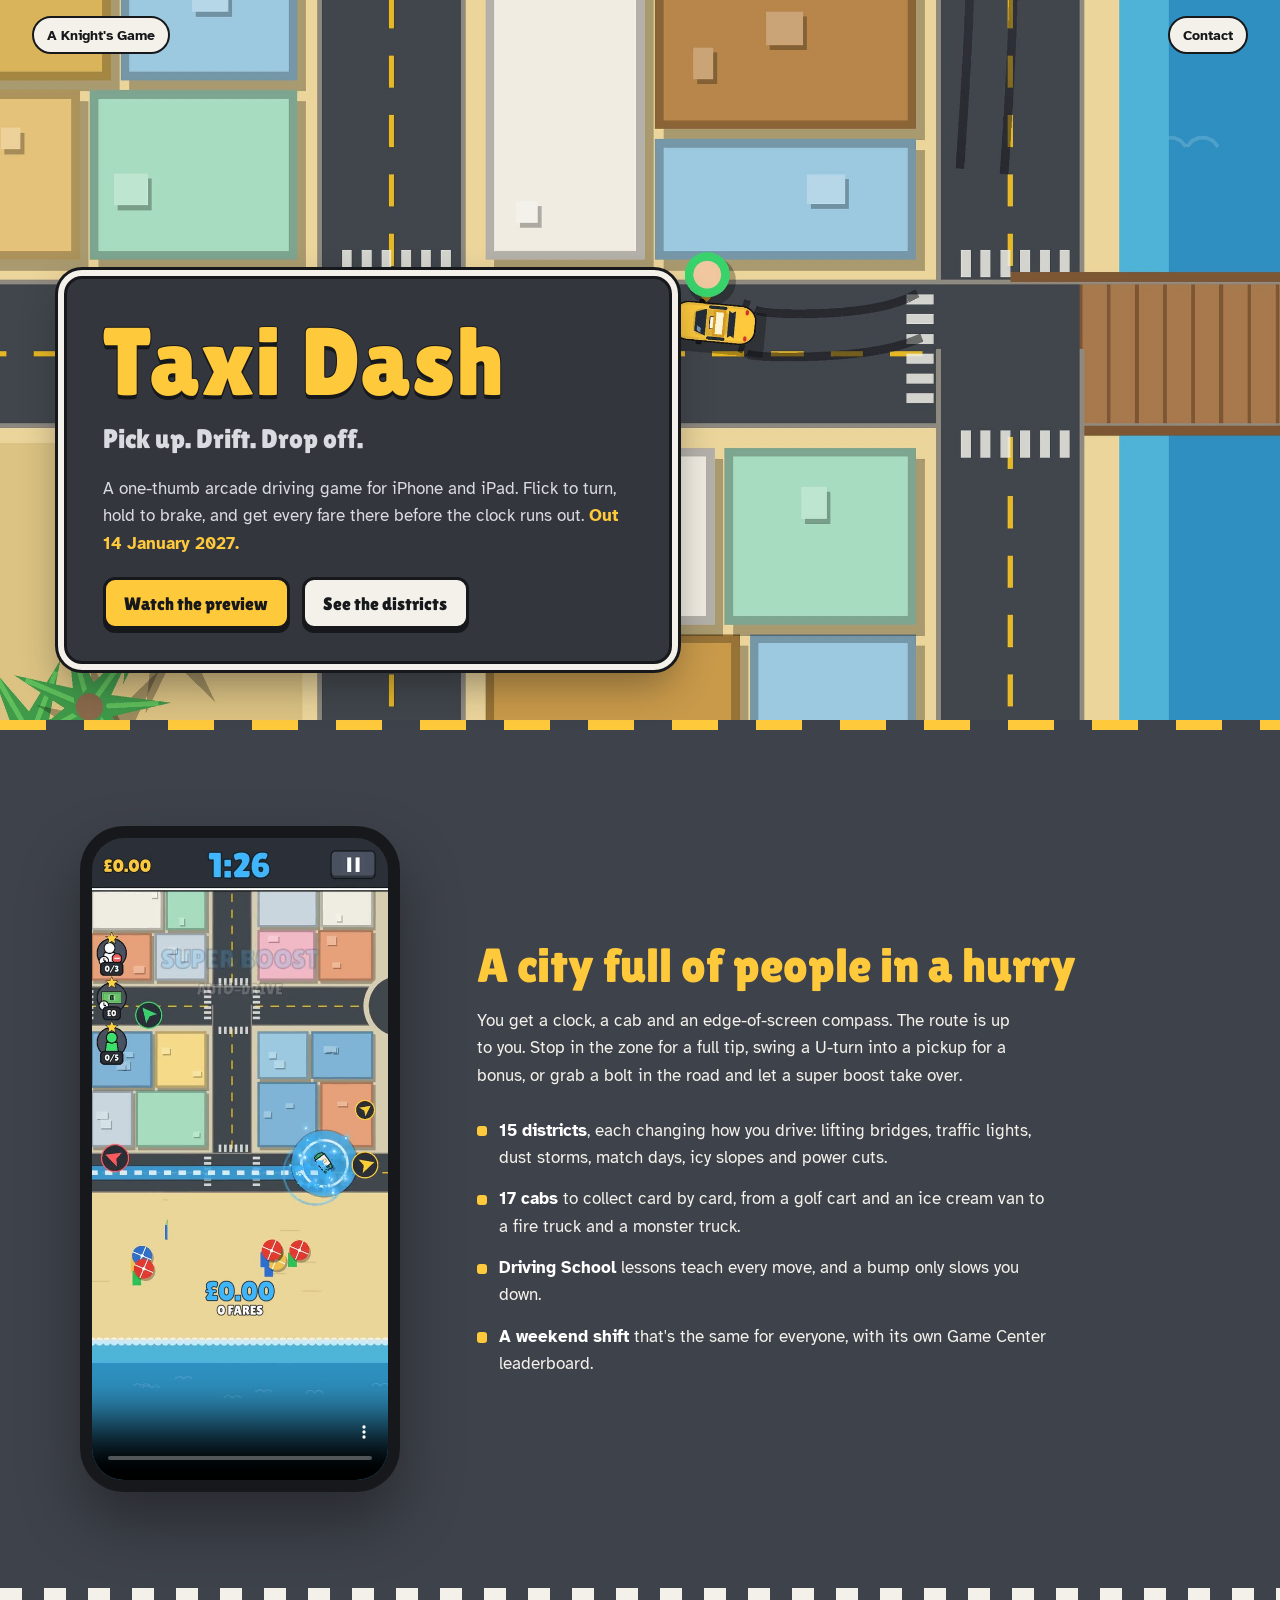
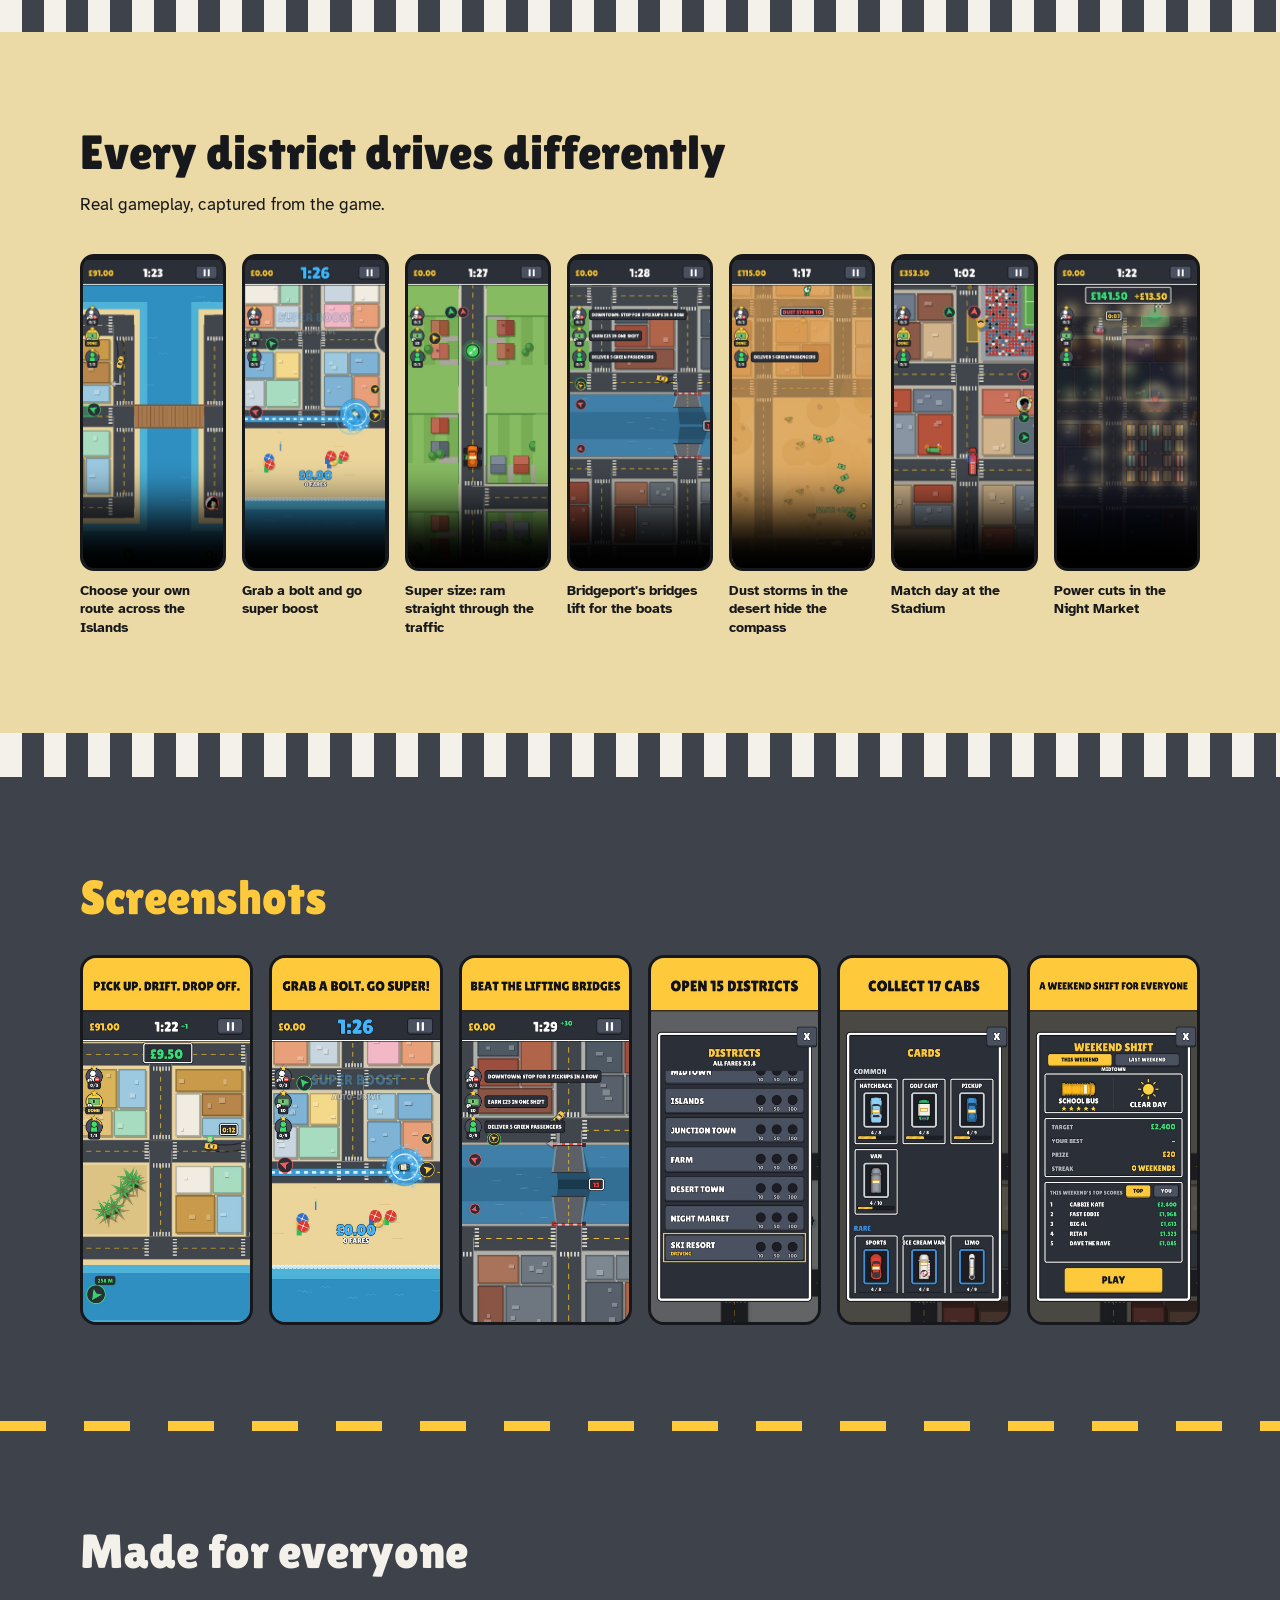
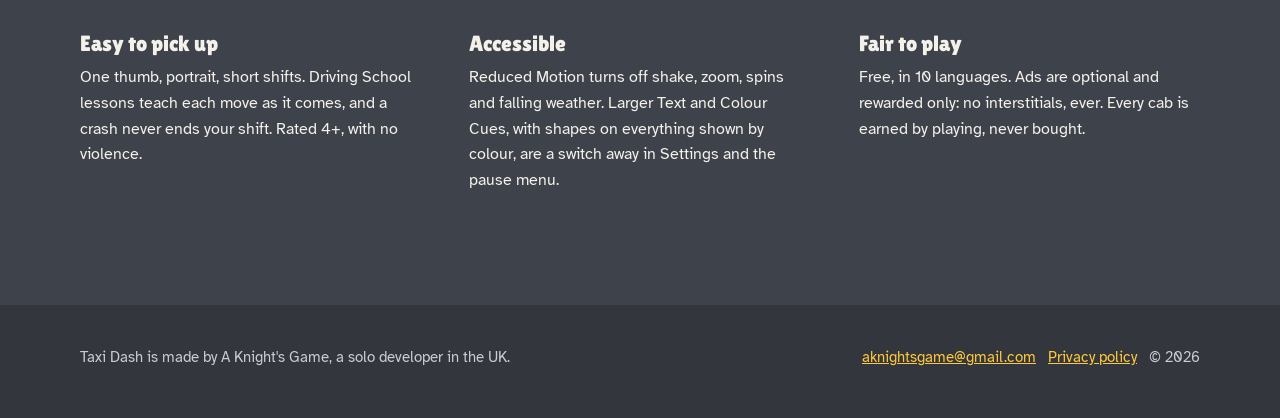
==== commit 331f6bc3: "Taxi Dash page: screenshots keep their aspect ratio (height: auto)" ====
--- a/taxi-dash/index.html
+++ b/taxi-dash/index.html
@@ -135,7 +135,7 @@
     /* Screenshots */
     .shots { display: grid; grid-template-columns: repeat(6, minmax(0, 1fr)); gap: 1rem; }
     .shots a { scroll-snap-align: start; }
-    .shots img { width: 100%; border-radius: 16px; border: 3px solid var(--ink); }
+    .shots img { width: 100%; height: auto; border-radius: 16px; border: 3px solid var(--ink); }
     .shots-section h2 { color: var(--taxi); margin-bottom: 2rem; }
 
     /* Fair play */
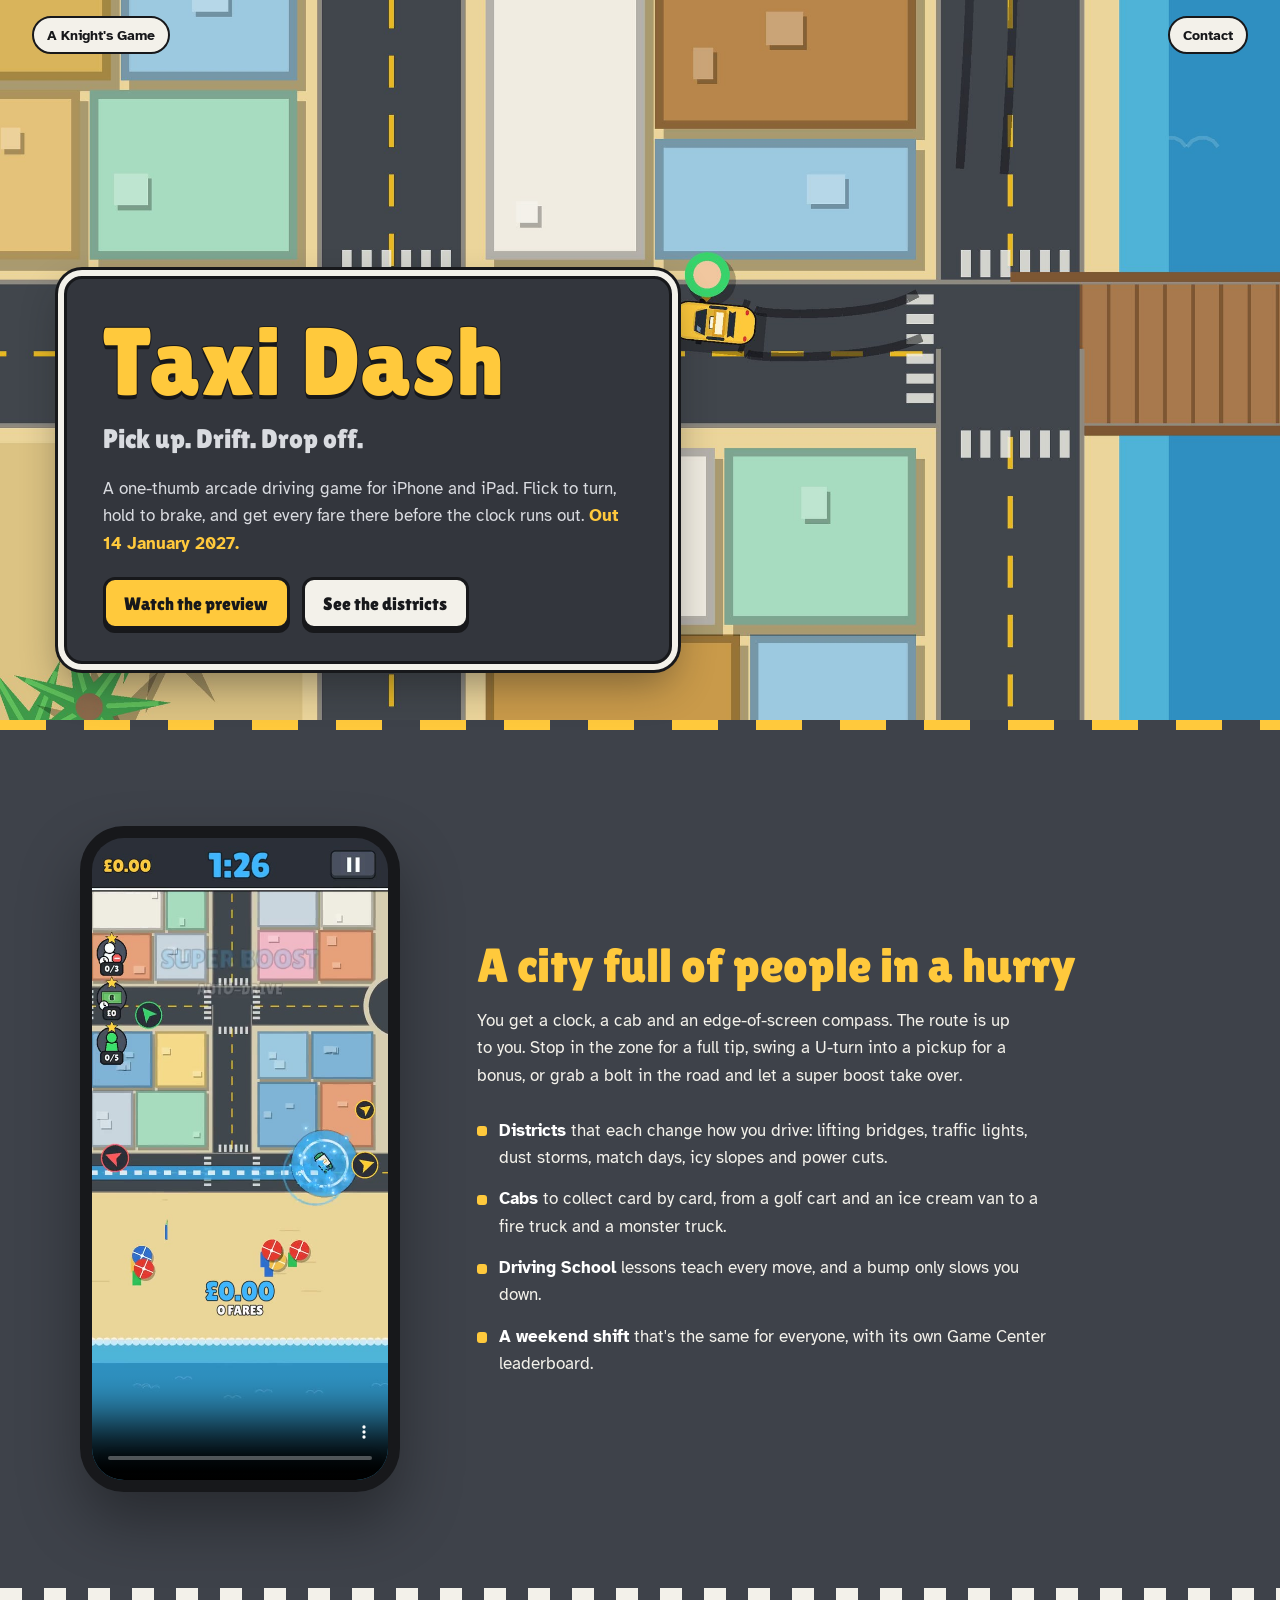
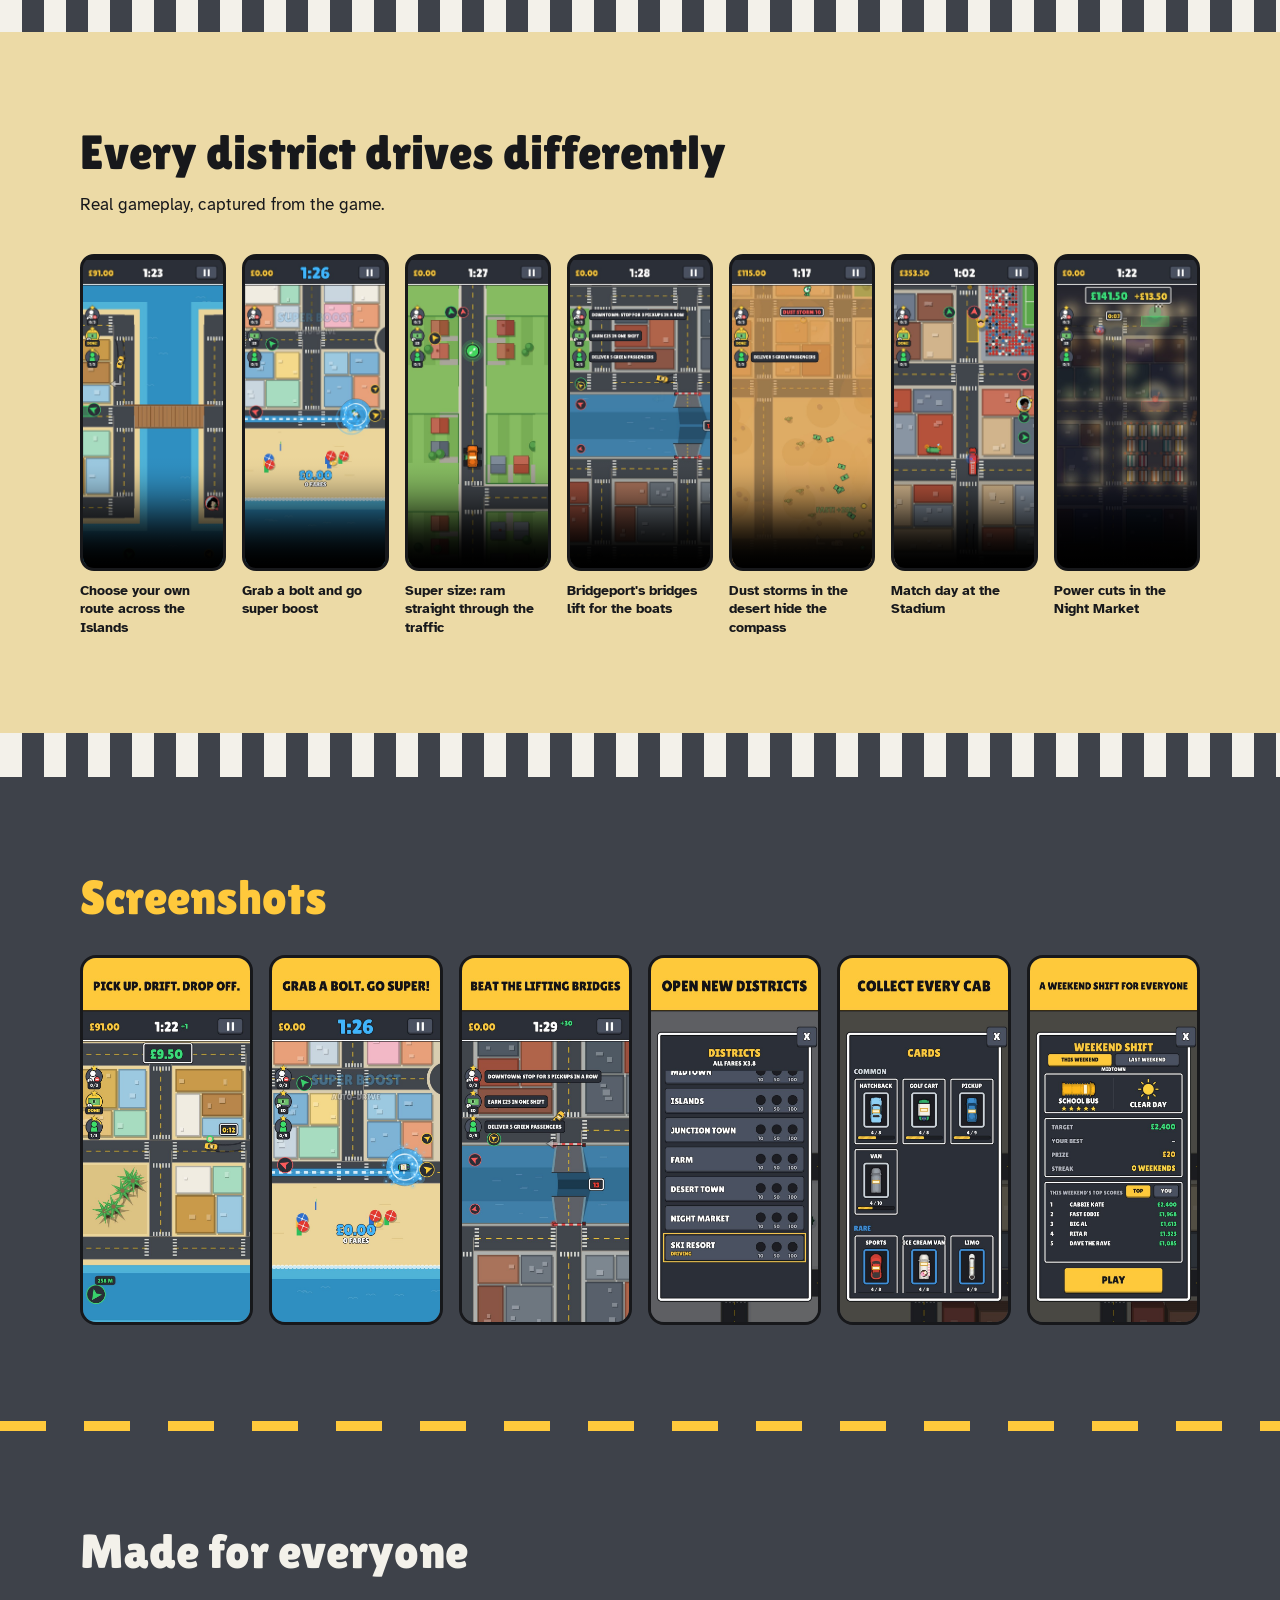
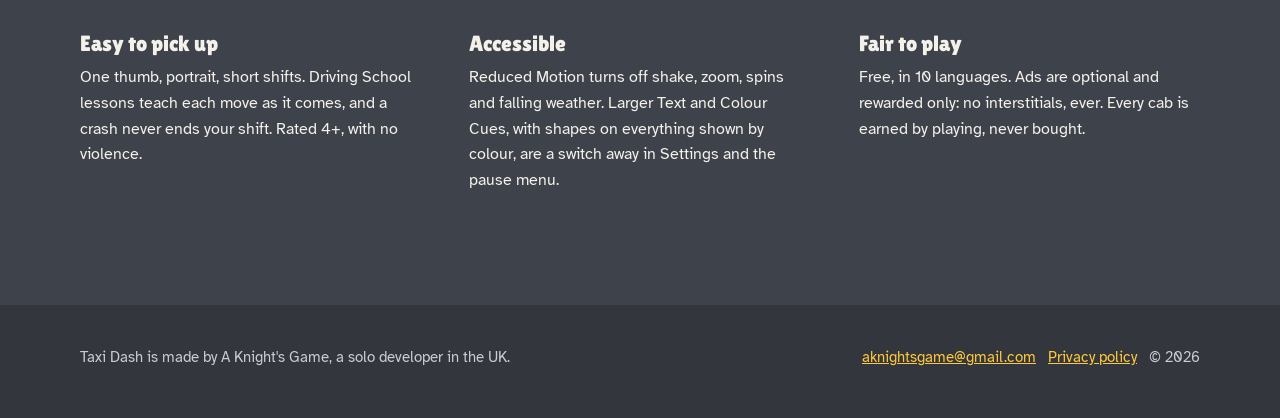
==== commit bf3966fa: "Taxi Dash page: no counts of districts or cabs" ====
--- a/taxi-dash/index.html
+++ b/taxi-dash/index.html
@@ -200,8 +200,8 @@
         <h2>A city full of people in a hurry</h2>
         <p>You get a clock, a cab and an edge-of-screen compass. The route is up to you. Stop in the zone for a full tip, swing a U-turn into a pickup for a bonus, or grab a bolt in the road and let a super boost take over.</p>
         <ul class="facts">
-          <li><strong>15 districts</strong>, each changing how you drive: lifting bridges, traffic lights, dust storms, match days, icy slopes and power cuts.</li>
-          <li><strong>17 cabs</strong> to collect card by card, from a golf cart and an ice cream van to a fire truck and a monster truck.</li>
+          <li><strong>Districts</strong> that each change how you drive: lifting bridges, traffic lights, dust storms, match days, icy slopes and power cuts.</li>
+          <li><strong>Cabs</strong> to collect card by card, from a golf cart and an ice cream van to a fire truck and a monster truck.</li>
           <li><strong>Driving School</strong> lessons teach every move, and a bump only slows you down.</li>
           <li><strong>A weekend shift</strong> that's the same for everyone, with its own Game Center leaderboard.</li>
         </ul>
@@ -240,8 +240,8 @@
         <a href="media/shot1.jpg"><img src="media/shot1.jpg" alt="Pick up. Drift. Drop off: the taxi beside a waiting passenger on the Islands" width="660" height="1434"></a>
         <a href="media/shot2.jpg"><img src="media/shot2.jpg" alt="Grab a bolt. Go super: a super boost on the Seaside" width="660" height="1434"></a>
         <a href="media/shot3.jpg"><img src="media/shot3.jpg" alt="Beat the lifting bridges: a bridge lifting in Bridgeport" width="660" height="1434"></a>
-        <a href="media/shot4.jpg"><img src="media/shot4.jpg" alt="Open 15 districts: the Districts page with its medals" width="660" height="1434"></a>
-        <a href="media/shot5.jpg"><img src="media/shot5.jpg" alt="Collect 17 cabs: the Cards page" width="660" height="1434"></a>
+        <a href="media/shot4.jpg"><img src="media/shot4.jpg" alt="Open new districts: the Districts page with its medals" width="660" height="1434"></a>
+        <a href="media/shot5.jpg"><img src="media/shot5.jpg" alt="Collect every cab: the Cards page" width="660" height="1434"></a>
         <a href="media/shot6.jpg"><img src="media/shot6.jpg" alt="A weekend shift for everyone: the Weekend Shift page and its leaderboard" width="660" height="1434"></a>
       </div>
     </div>
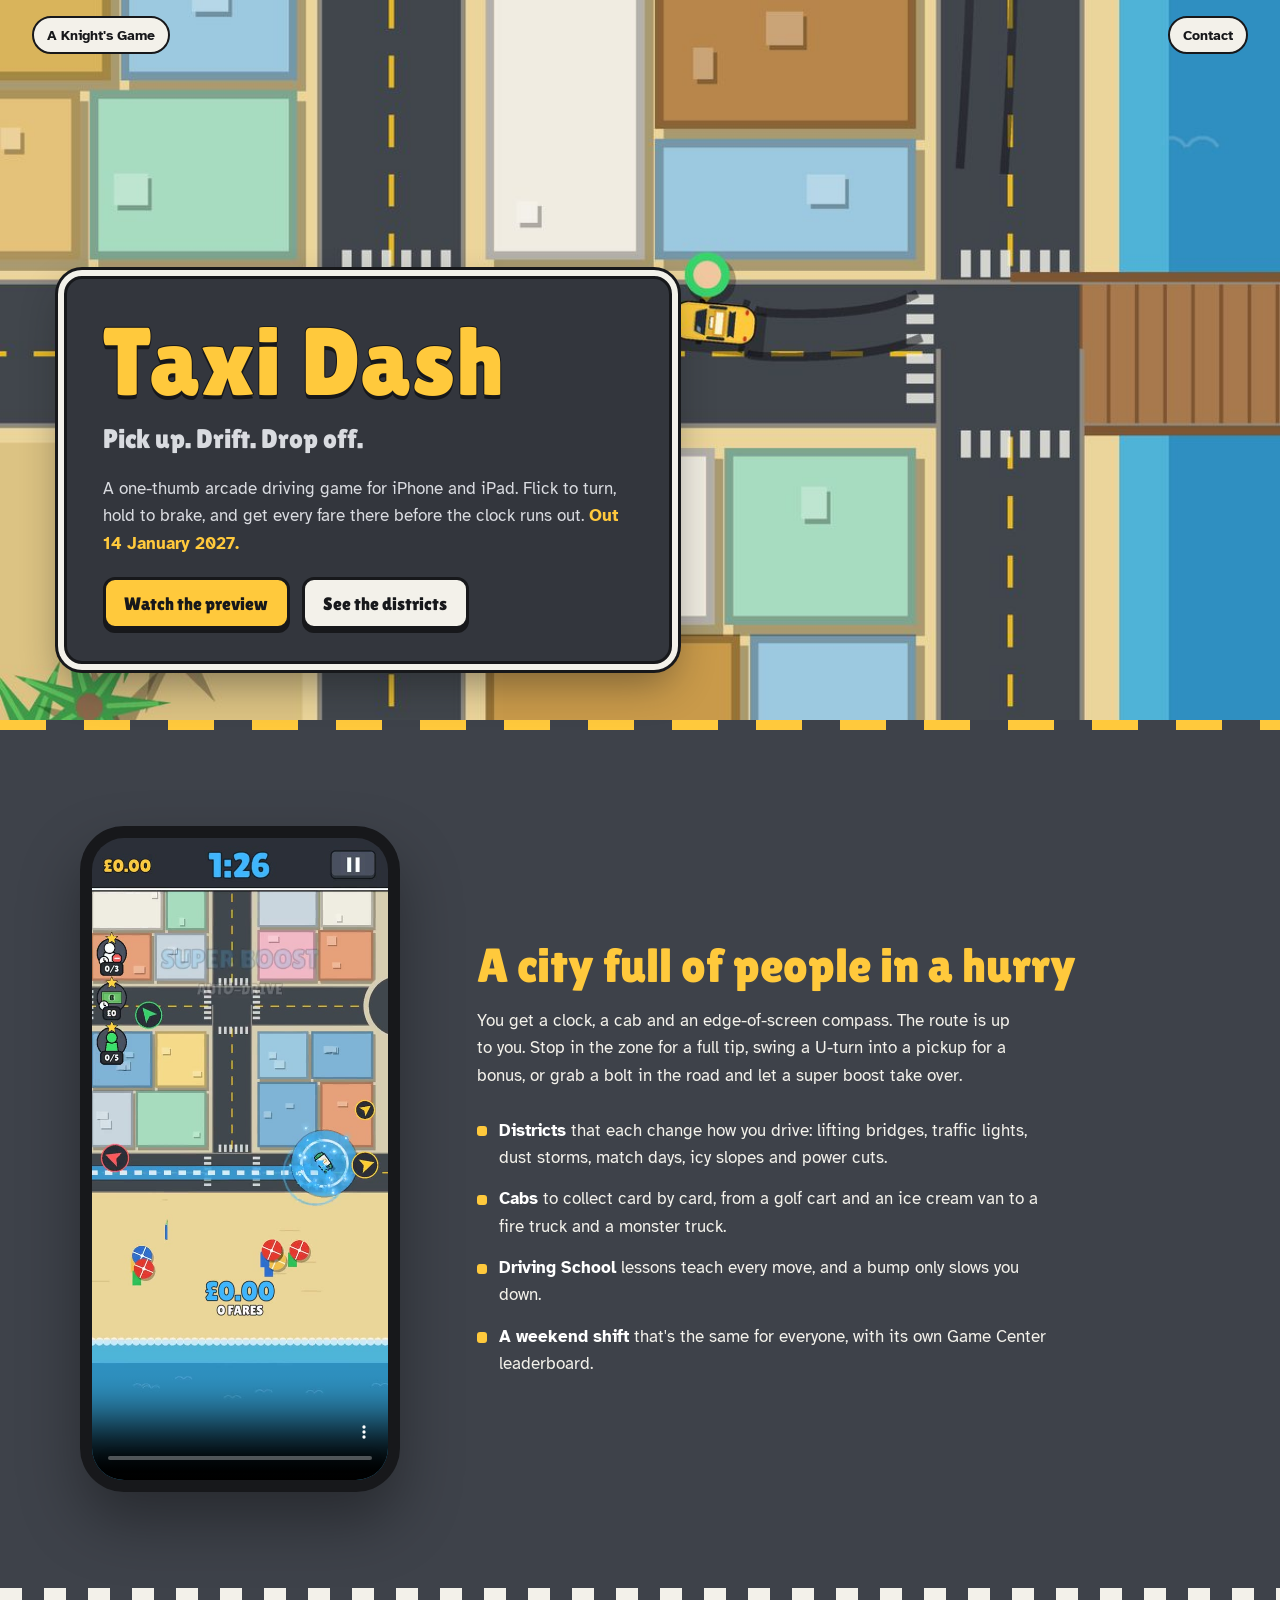
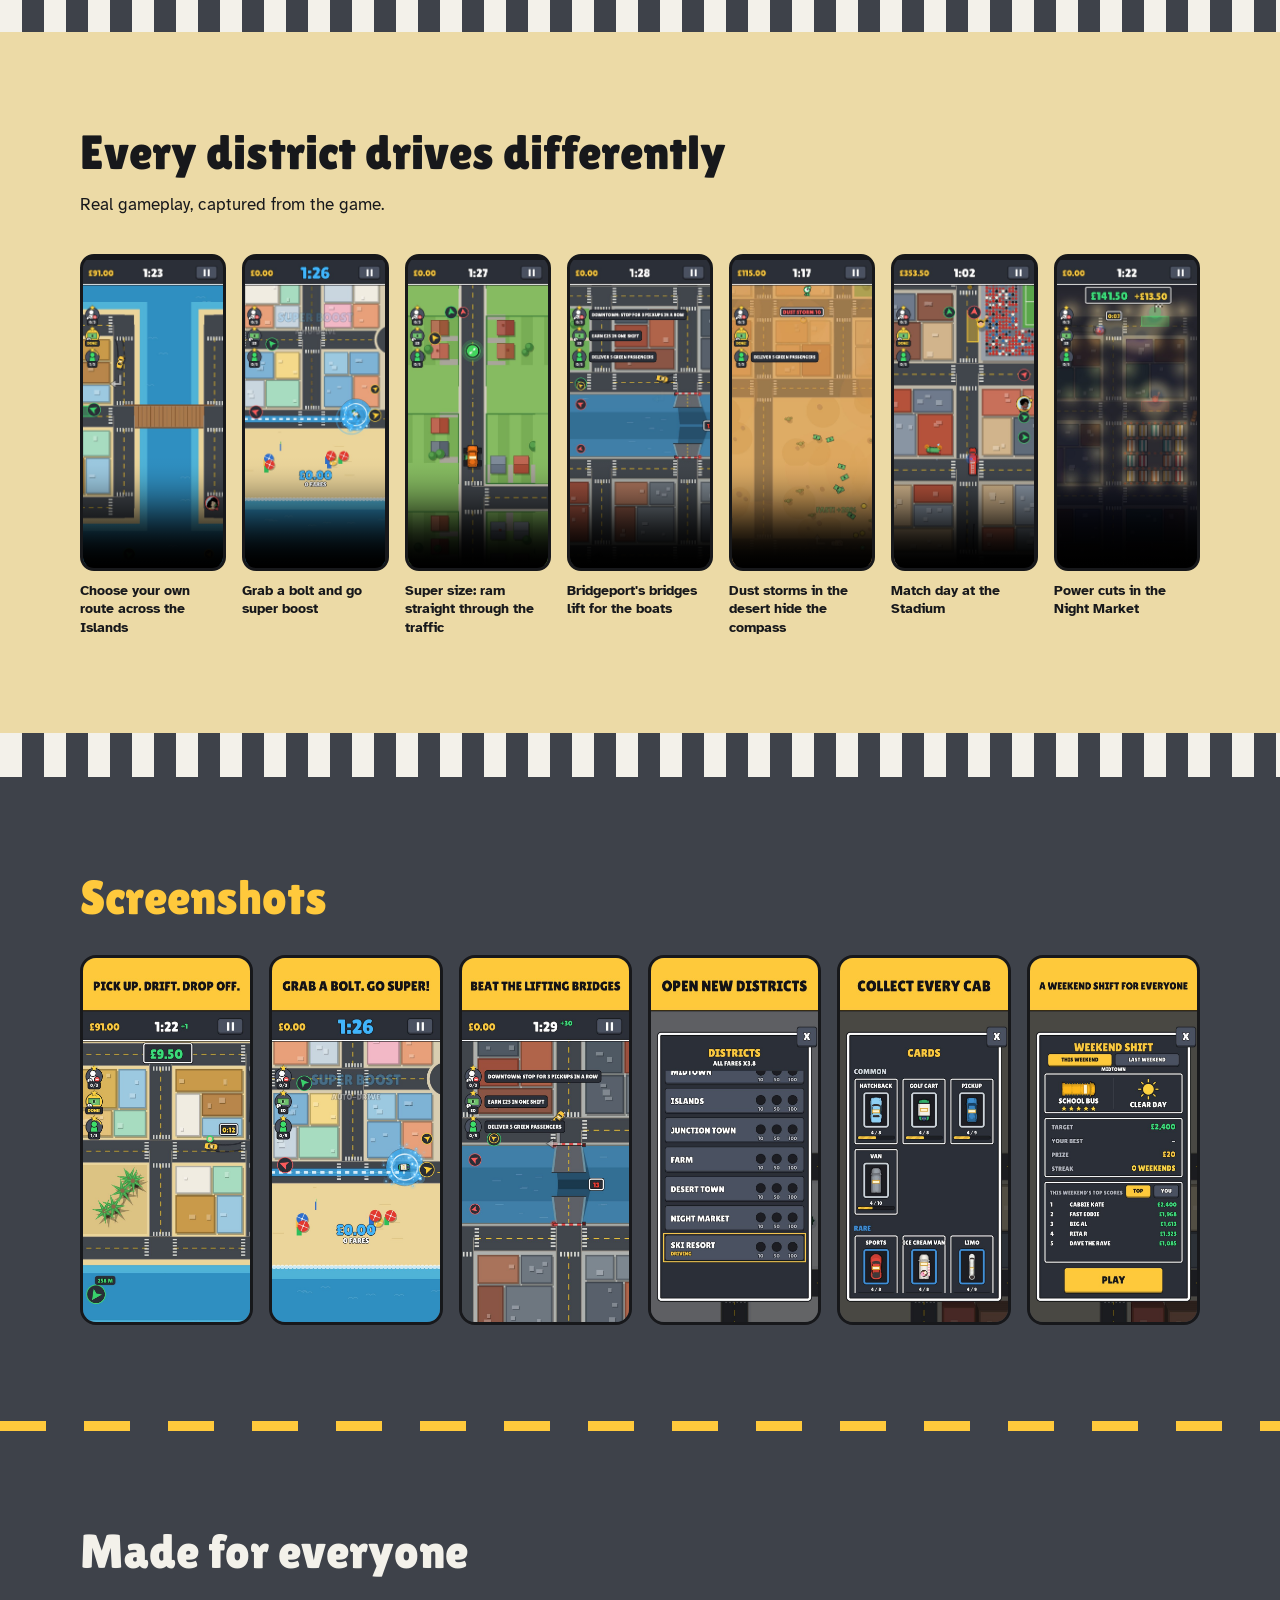
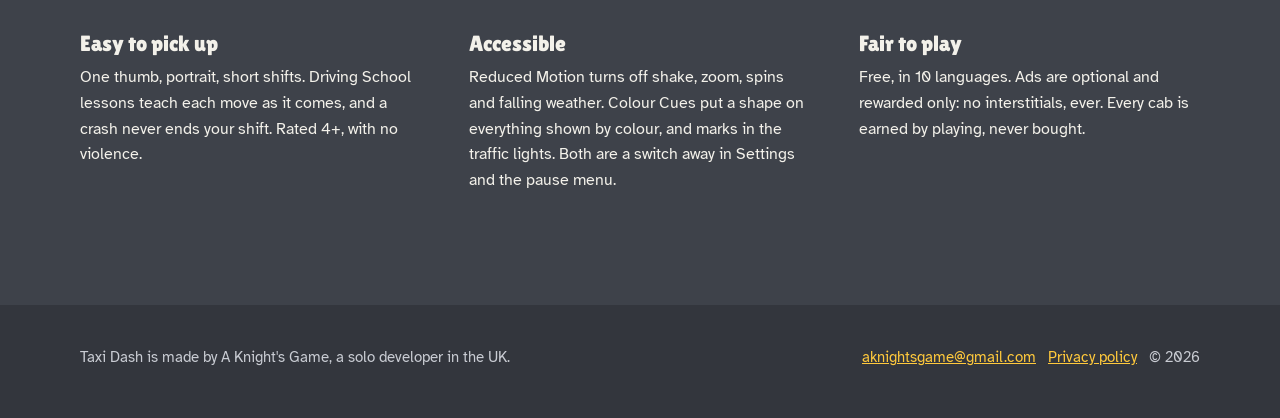
==== commit 2f90f607: "Taxi Dash page: Larger Text not claimed" ====
--- a/taxi-dash/index.html
+++ b/taxi-dash/index.html
@@ -258,7 +258,7 @@
       </div>
       <div>
         <h3>Accessible</h3>
-        <p>Reduced Motion turns off shake, zoom, spins and falling weather. Larger Text and Colour Cues, with shapes on everything shown by colour, are a switch away in Settings and the pause menu.</p>
+        <p>Reduced Motion turns off shake, zoom, spins and falling weather. Colour Cues put a shape on everything shown by colour, and marks in the traffic lights. Both are a switch away in Settings and the pause menu.</p>
       </div>
       <div>
         <h3>Fair to play</h3>
